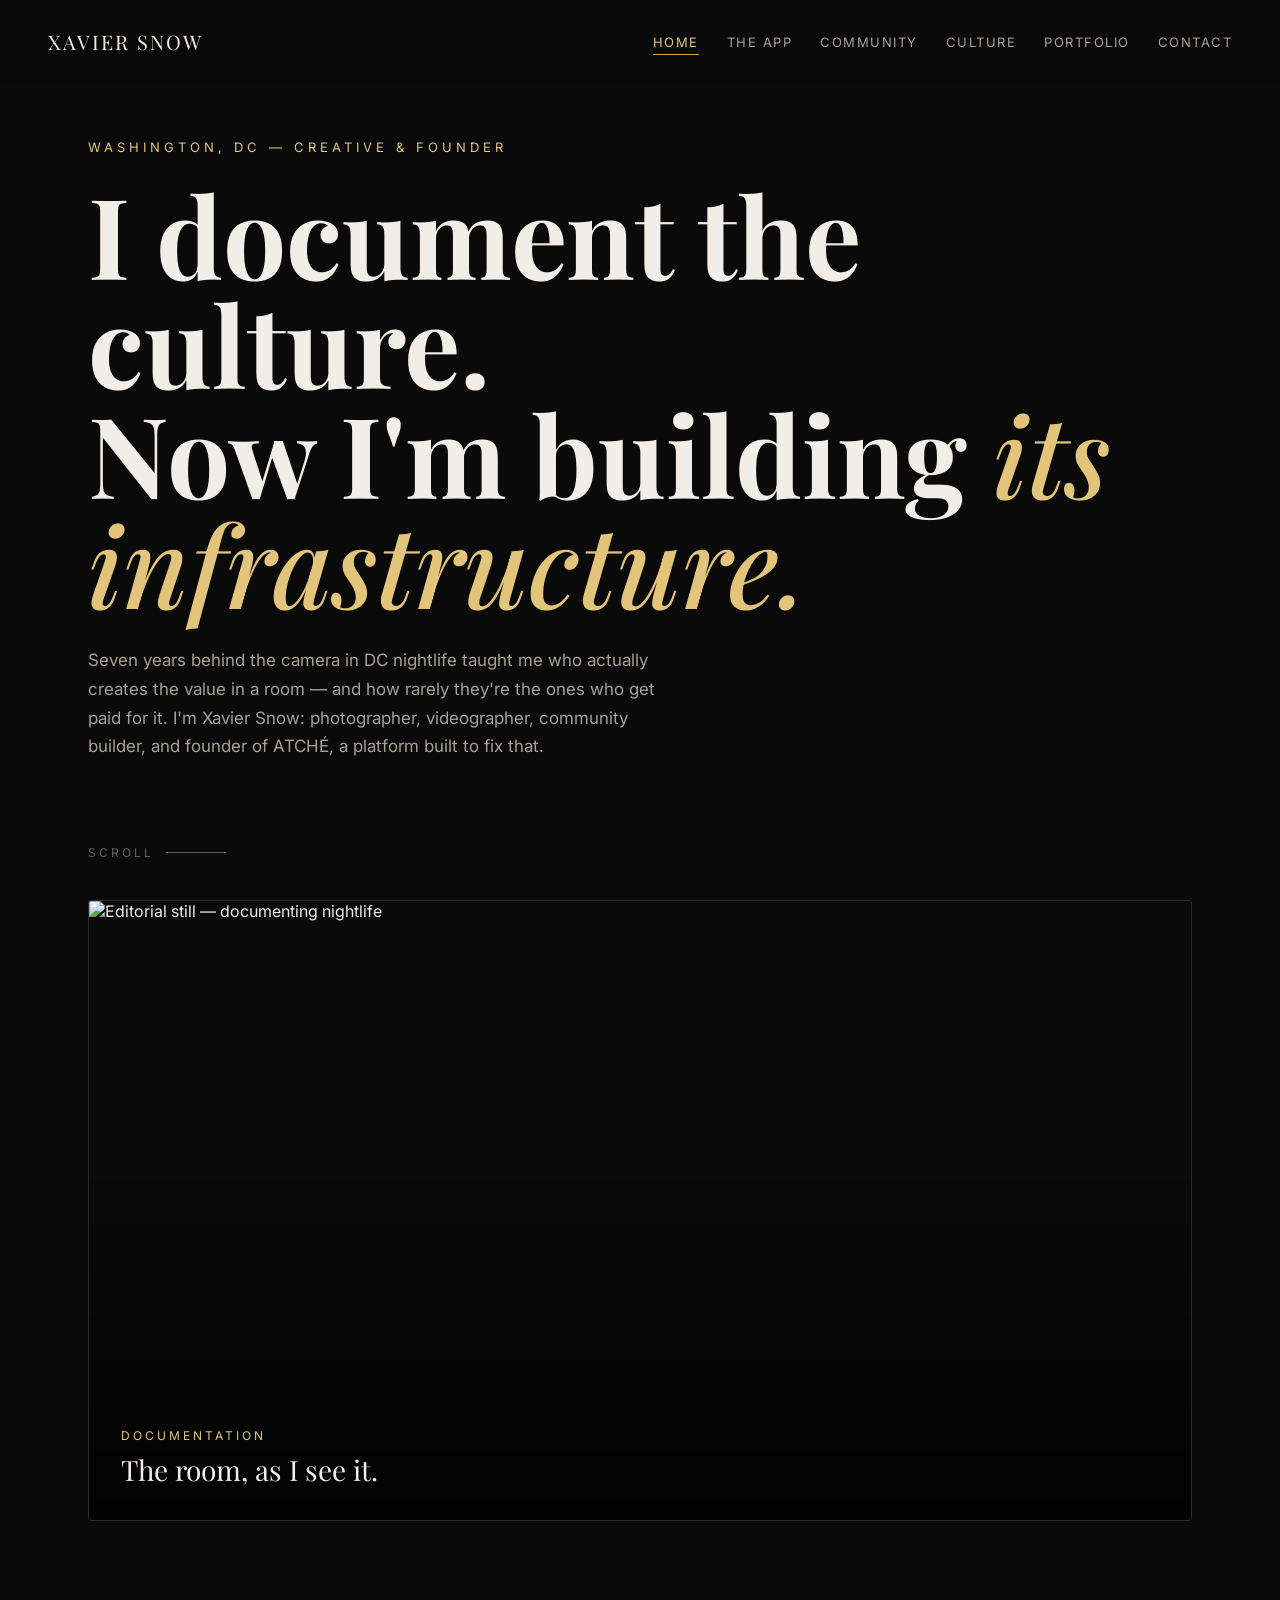
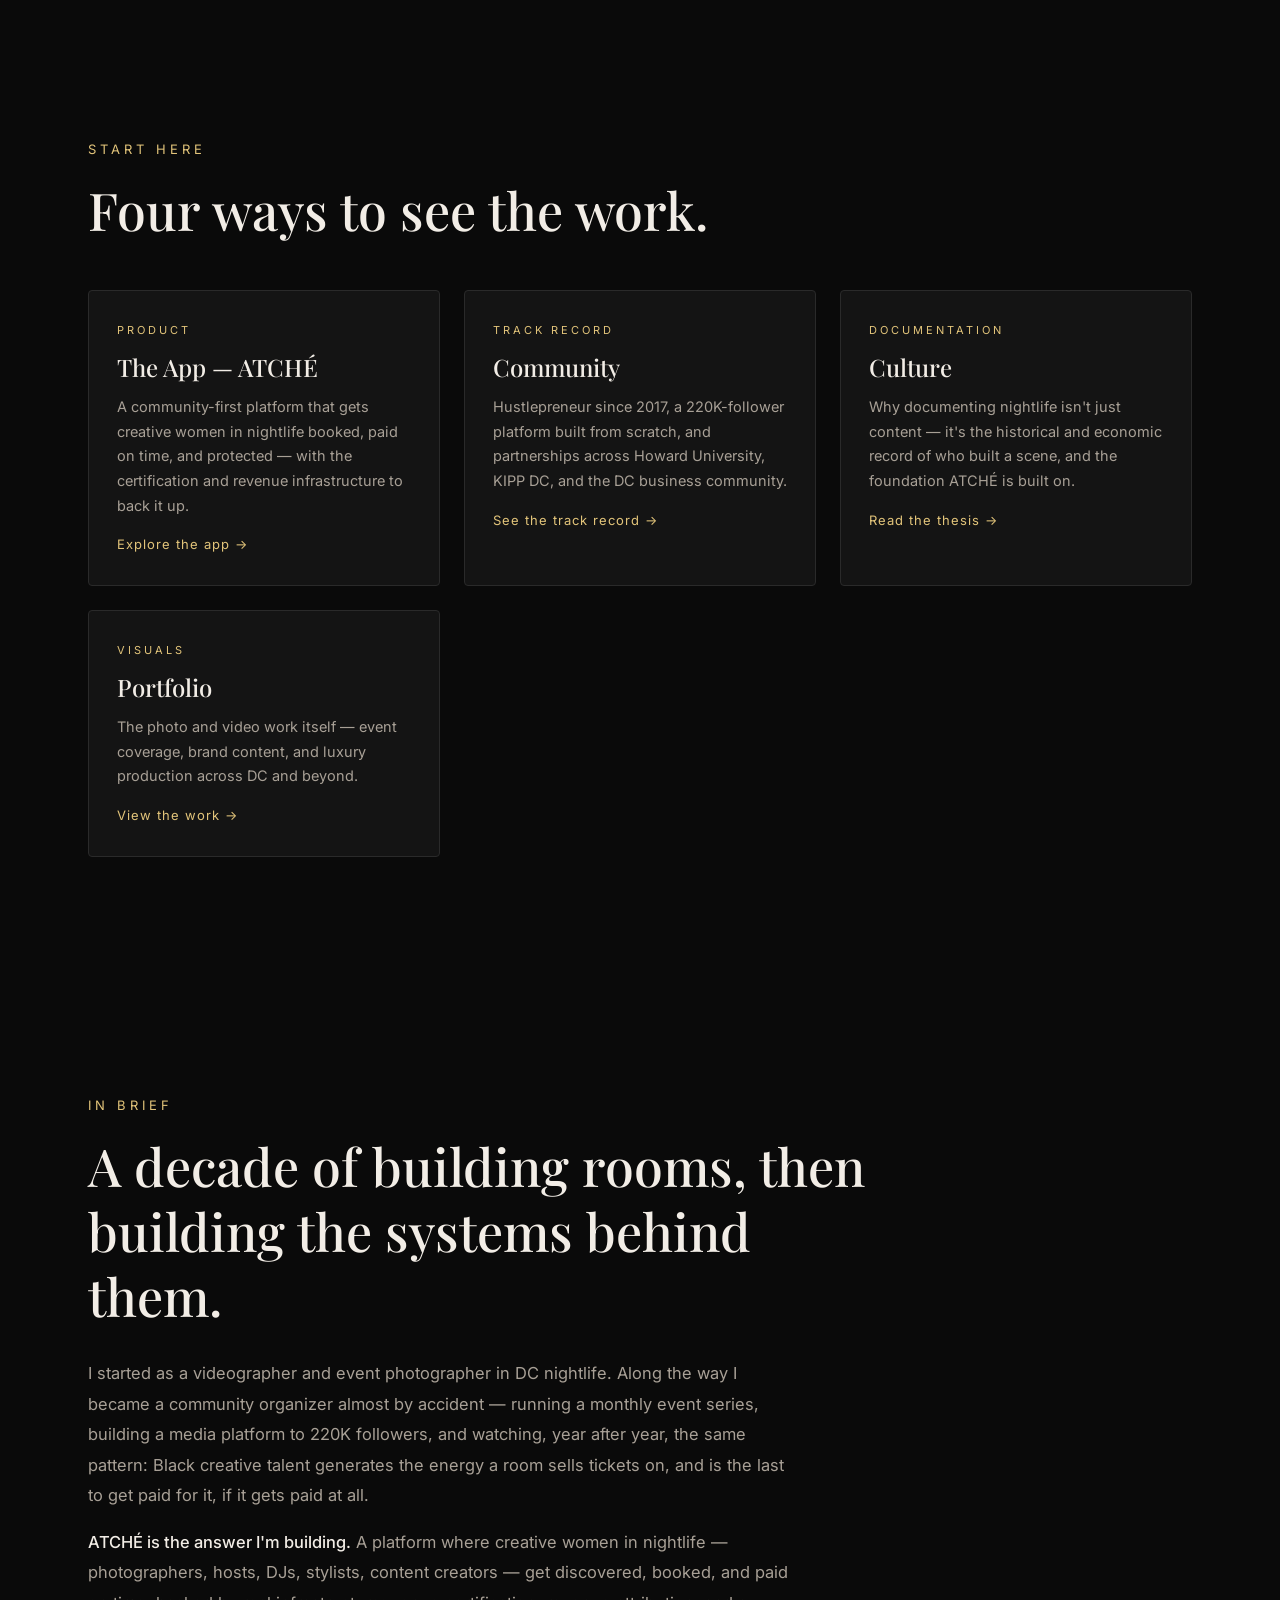
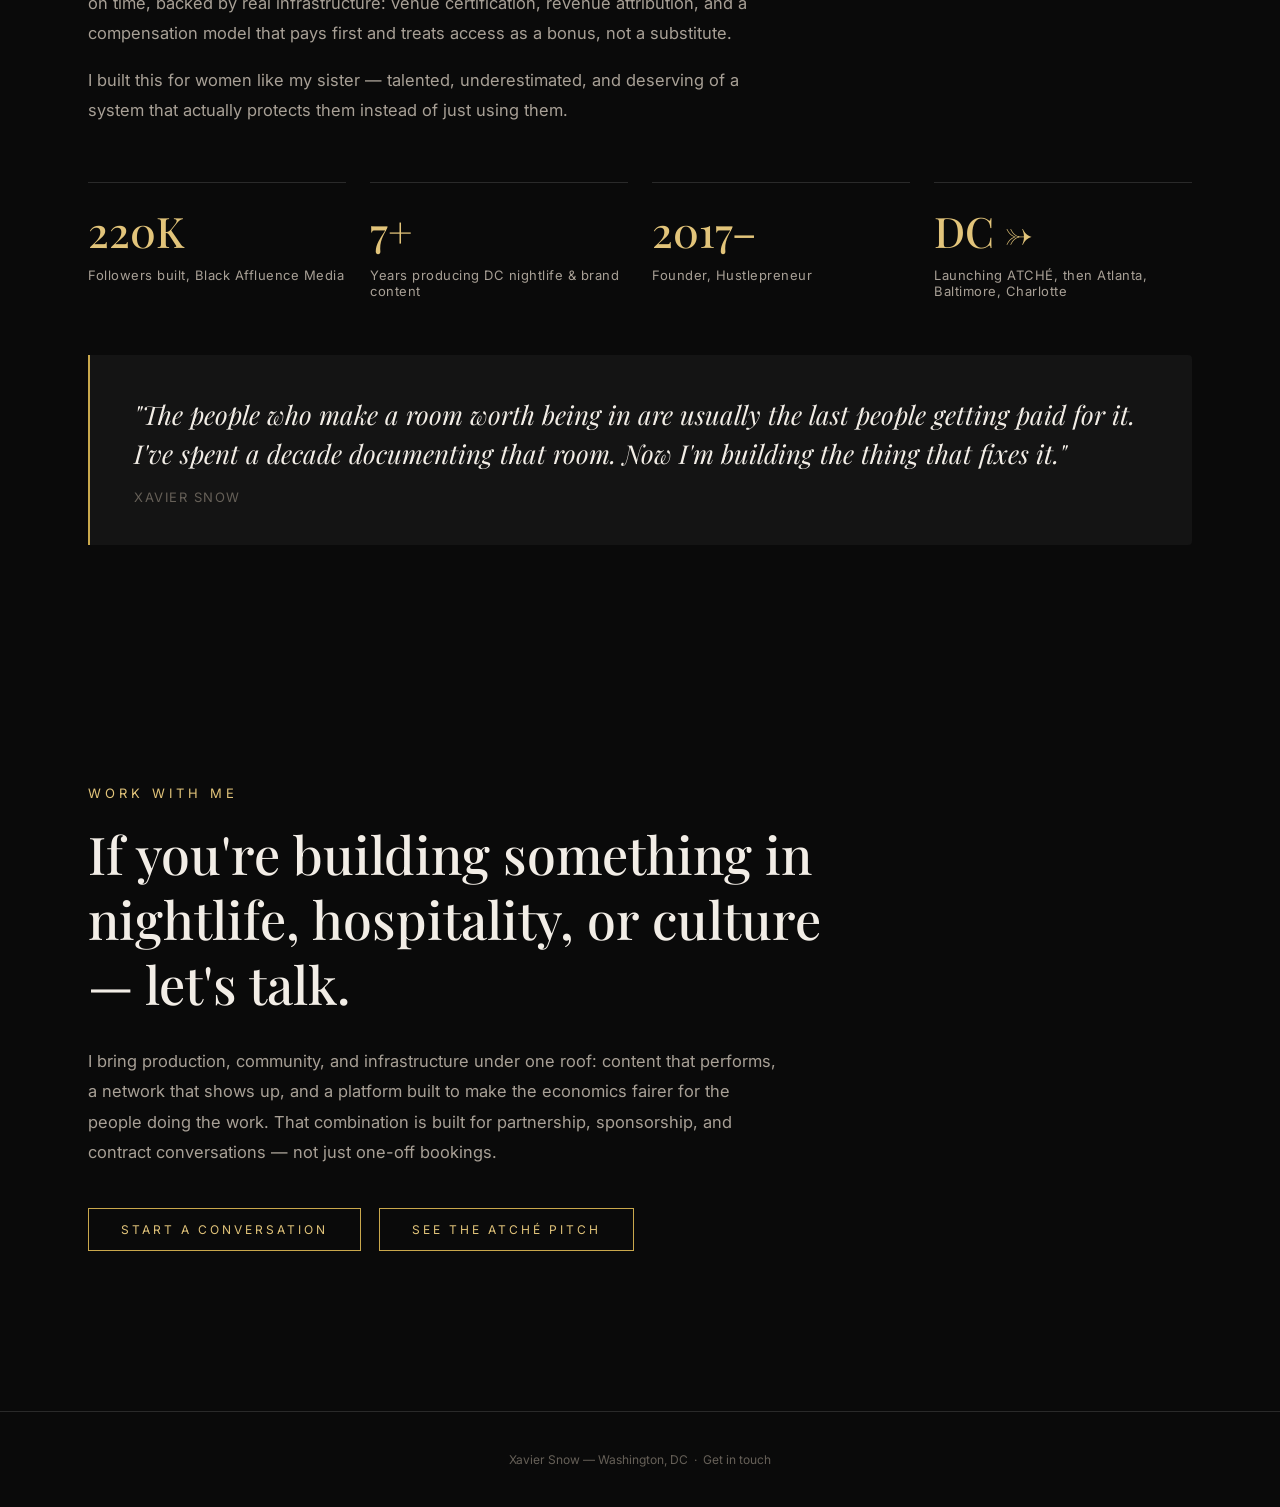
==== index.html @ 62bb4e22 "Initial site" ====
<!DOCTYPE html>
<html lang="en">
<head>
<meta charset="UTF-8">
<meta name="viewport" content="width=device-width, initial-scale=1.0">
<title>Xavier Snow — Photographer, Founder, Community Architect</title>
<meta name="description" content="Xavier Snow — Washington, DC photographer/videographer and founder building infrastructure for nightlife, culture, and the creatives who power it.">
<link rel="stylesheet" href="styles.css">
</head>
<body>

<nav>
  <a class="logo" href="index.html">XAVIER SNOW</a>
  <ul>
    <li><a class="nav-link active" href="index.html">Home</a></li>
    <li><a class="nav-link" href="the-app.html">The App</a></li>
    <li><a class="nav-link" href="community.html">Community</a></li>
    <li><a class="nav-link" href="culture.html">Culture</a></li>
    <li><a class="nav-link" href="portfolio.html">Portfolio</a></li>
    <li><a class="nav-link" href="contact.html">Contact</a></li>
  </ul>
</nav>

<section class="hero">
  <div class="hero-eyebrow">Washington, DC — Creative &amp; Founder</div>
  <h1>I document the culture.<br>Now I'm building <em>its infrastructure.</em></h1>
  <p class="hero-sub">Seven years behind the camera in DC nightlife taught me who actually creates the value in a room — and how rarely they're the ones who get paid for it. I'm Xavier Snow: photographer, videographer, community builder, and founder of ATCHÉ, a platform built to fix that.</p>
  <div class="hero-scroll">Scroll</div>
</section>

<div class="showcase reveal">
  <div class="showcase-frame">
    <img src="https://d8j0ntlcm91z4.cloudfront.net/user_38UuuwPAyCC1aFyPsNUyccdEuZD/hf_20260621_231353_b29f507e-5ae4-4b2e-ae6e-c7c72309e5bf.png" alt="Editorial still — documenting nightlife">
    <div class="showcase-overlay">
      <div class="showcase-caption"><small>Documentation</small>The room, as I see it.</div>
    </div>
  </div>
</div>

<section class="reveal">
  <div class="section-label">Start here</div>
  <h2 class="section-title">Four ways to see the work.</h2>
  <div class="card-grid">
    <a class="card" href="the-app.html">
      <span class="card-tag">Product</span>
      <h3>The App — ATCHÉ</h3>
      <p>A community-first platform that gets creative women in nightlife booked, paid on time, and protected — with the certification and revenue infrastructure to back it up.</p>
      <span class="card-arrow">Explore the app →</span>
    </a>
    <a class="card" href="community.html">
      <span class="card-tag">Track record</span>
      <h3>Community</h3>
      <p>Hustlepreneur since 2017, a 220K-follower platform built from scratch, and partnerships across Howard University, KIPP DC, and the DC business community.</p>
      <span class="card-arrow">See the track record →</span>
    </a>
    <a class="card" href="culture.html">
      <span class="card-tag">Documentation</span>
      <h3>Culture</h3>
      <p>Why documenting nightlife isn't just content — it's the historical and economic record of who built a scene, and the foundation ATCHÉ is built on.</p>
      <span class="card-arrow">Read the thesis →</span>
    </a>
    <a class="card" href="portfolio.html">
      <span class="card-tag">Visuals</span>
      <h3>Portfolio</h3>
      <p>The photo and video work itself — event coverage, brand content, and luxury production across DC and beyond.</p>
      <span class="card-arrow">View the work →</span>
    </a>
  </div>
</section>

<section class="reveal">
  <div class="section-label">In brief</div>
  <h2 class="section-title">A decade of building rooms, then building the systems behind them.</h2>
  <div class="body-text">
    <p>I started as a videographer and event photographer in DC nightlife. Along the way I became a community organizer almost by accident — running a monthly event series, building a media platform to 220K followers, and watching, year after year, the same pattern: Black creative talent generates the energy a room sells tickets on, and is the last to get paid for it, if it gets paid at all.</p>
    <p><strong>ATCHÉ is the answer I'm building.</strong> A platform where creative women in nightlife — photographers, hosts, DJs, stylists, content creators — get discovered, booked, and paid on time, backed by real infrastructure: venue certification, revenue attribution, and a compensation model that pays first and treats access as a bonus, not a substitute.</p>
    <p>I built this for women like my sister — talented, underestimated, and deserving of a system that actually protects them instead of just using them.</p>
  </div>
  <div class="stats">
    <div class="stat"><div class="stat-num">220K</div><div class="stat-label">Followers built, Black Affluence Media</div></div>
    <div class="stat"><div class="stat-num">7+</div><div class="stat-label">Years producing DC nightlife &amp; brand content</div></div>
    <div class="stat"><div class="stat-num">2017–</div><div class="stat-label">Founder, Hustlepreneur</div></div>
    <div class="stat"><div class="stat-num">DC →</div><div class="stat-label">Launching ATCHÉ, then Atlanta, Baltimore, Charlotte</div></div>
  </div>
  <div class="callout">
    <p>"The people who make a room worth being in are usually the last people getting paid for it. I've spent a decade documenting that room. Now I'm building the thing that fixes it."</p>
    <div class="callout-attr">Xavier Snow</div>
  </div>
</section>

<section class="reveal" style="padding-bottom: 160px;">
  <div class="section-label">Work with me</div>
  <h2 class="section-title">If you're building something in nightlife, hospitality, or culture — let's talk.</h2>
  <div class="body-text">
    <p>I bring production, community, and infrastructure under one roof: content that performs, a network that shows up, and a platform built to make the economics fairer for the people doing the work. That combination is built for partnership, sponsorship, and contract conversations — not just one-off bookings.</p>
  </div>
  <div class="cta-row">
    <a class="btn-outline" href="contact.html">Start a conversation</a>
    <a class="btn-outline" href="the-app.html">See the ATCHÉ pitch</a>
  </div>
</section>

<footer>
  Xavier Snow — Washington, DC &nbsp;·&nbsp; <a href="contact.html">Get in touch</a>
</footer>

<script>
const reveals = document.querySelectorAll('.reveal');
const observer = new IntersectionObserver((entries) => {
  entries.forEach(entry => {
    if (entry.isIntersecting) {
      entry.target.classList.add('visible');
      observer.unobserve(entry.target);
    }
  });
}, { threshold: 0.15 });
reveals.forEach(el => observer.observe(el));
</script>

</body>
</html>
---- styles.css ----
/* ============================================================
   XAVIER SNOW — Personal & Business Hub
   Shared stylesheet — black/gold, Playfair Display + Inter
   ============================================================ */

@import url('https://fonts.googleapis.com/css2?family=Playfair+Display:ital,wght@0,400;0,500;0,700;1,500&family=Inter:wght@300;400;500;600&display=swap');

* { box-sizing: border-box; margin: 0; padding: 0; }

:root {
  --black: #0a0a0a;
  --surface: #141414;
  --surface2: #1c1c1c;
  --border: #2a2a2a;
  --gold: #C9A84C;
  --gold-light: #E2C47A;
  --text: #F2EDE6;
  --text2: #A8A096;
  --text3: #666058;
}

html { scroll-behavior: smooth; }

body {
  font-family: 'Inter', sans-serif;
  background: var(--black);
  color: var(--text);
  overflow-x: hidden;
}

a { color: inherit; }

/* ---------- nav ---------- */
nav {
  position: fixed; top: 0; left: 0; right: 0; z-index: 100;
  display: flex; justify-content: space-between; align-items: center;
  padding: 28px 48px;
  background: linear-gradient(to bottom, rgba(10,10,10,0.85), transparent);
  backdrop-filter: blur(2px);
}
nav .logo {
  font-family: 'Playfair Display', serif; font-size: 20px; letter-spacing: 2px;
  text-decoration: none; color: var(--text);
}
nav ul { display: flex; gap: 28px; list-style: none; font-size: 13px; letter-spacing: 1.5px; text-transform: uppercase; }
nav a.nav-link { color: var(--text2); text-decoration: none; transition: color 0.3s ease; padding-bottom: 4px; border-bottom: 1px solid transparent; }
nav a.nav-link:hover { color: var(--gold-light); }
nav a.nav-link.active { color: var(--gold-light); border-bottom-color: var(--gold); }

@media (max-width: 760px) {
  nav { padding: 20px 24px; flex-direction: column; gap: 14px; align-items: flex-start; }
  nav ul { gap: 14px; font-size: 10.5px; flex-wrap: wrap; }
}

/* ---------- page hero (sub-pages) ---------- */
.page-hero {
  min-height: 56vh;
  display: flex; flex-direction: column; justify-content: center;
  padding: 140px 48px 60px;
  max-width: 1200px; margin: 0 auto;
}
.page-eyebrow {
  font-size: 13px; letter-spacing: 4px; text-transform: uppercase;
  color: var(--gold-light); margin-bottom: 22px;
  opacity: 0; transform: translateY(18px);
  animation: rise 0.9s ease forwards 0.1s;
}
.page-hero h1 {
  font-family: 'Playfair Display', serif;
  font-size: clamp(40px, 7vw, 84px);
  line-height: 1.05; font-weight: 700;
  max-width: 920px;
  opacity: 0; transform: translateY(32px);
  animation: rise 1s ease forwards 0.25s;
}
.page-hero h1 em { font-style: italic; color: var(--gold-light); font-weight: 500; }
.page-hero .page-sub {
  margin-top: 26px; max-width: 640px; font-size: 17px; color: var(--text2); line-height: 1.75;
  opacity: 0; transform: translateY(18px);
  animation: rise 1s ease forwards 0.55s;
}

@keyframes rise { to { opacity: 1; transform: translateY(0); } }

/* ---------- hero (home, full) ---------- */
.hero {
  min-height: 100vh;
  display: flex; flex-direction: column; justify-content: center;
  padding: 0 48px;
  position: relative;
}
.hero-eyebrow {
  font-size: 13px; letter-spacing: 4px; text-transform: uppercase;
  color: var(--gold-light); margin-bottom: 24px;
  opacity: 0; transform: translateY(20px);
  animation: rise 1s ease forwards 0.2s;
}
.hero h1 {
  font-family: 'Playfair Display', serif;
  font-size: clamp(44px, 10vw, 112px);
  line-height: 0.98; font-weight: 700;
  opacity: 0; transform: translateY(40px);
  animation: rise 1.1s ease forwards 0.4s;
}
.hero h1 em { font-style: italic; color: var(--gold-light); font-weight: 500; }
.hero-sub {
  margin-top: 28px; max-width: 580px; font-size: 17px; color: var(--text2); line-height: 1.7;
  opacity: 0; transform: translateY(20px);
  animation: rise 1s ease forwards 0.7s;
}
.hero-scroll {
  position: absolute; bottom: 40px; left: 48px;
  font-size: 12px; letter-spacing: 3px; text-transform: uppercase; color: var(--text3);
  display: flex; align-items: center; gap: 12px;
  opacity: 0; animation: rise 1s ease forwards 1.1s;
}
.hero-scroll::after {
  content: ''; width: 60px; height: 1px; background: var(--text3);
  animation: extend 2s ease-in-out infinite alternate;
}
@keyframes extend { from { width: 24px; } to { width: 72px; } }

/* ---------- section shared ---------- */
section { padding: 120px 48px; max-width: 1200px; margin: 0 auto; }
.section-label {
  font-size: 13px; letter-spacing: 4px; text-transform: uppercase;
  color: var(--gold-light); margin-bottom: 20px;
}
.section-title {
  font-family: 'Playfair Display', serif; font-size: clamp(30px, 4.5vw, 52px);
  font-weight: 500; max-width: 780px; line-height: 1.25;
}
.body-text {
  margin-top: 30px; max-width: 700px; font-size: 16.5px; color: var(--text2); line-height: 1.85;
}
.body-text p + p { margin-top: 16px; }
.body-text strong { color: var(--text); font-weight: 500; }

/* reveal-on-scroll */
.reveal { opacity: 0; transform: translateY(48px); transition: opacity 0.9s ease, transform 0.9s ease; }
.reveal.visible { opacity: 1; transform: translateY(0); }

/* ---------- stat blocks ---------- */
.stats { margin-top: 56px; display: grid; grid-template-columns: repeat(auto-fit, minmax(200px, 1fr)); gap: 24px; }
.stat { border-top: 1px solid var(--border); padding-top: 20px; }
.stat-num { font-family: 'Playfair Display', serif; font-size: 42px; color: var(--gold-light); font-weight: 500; }
.stat-label { font-size: 13px; color: var(--text2); margin-top: 8px; letter-spacing: 0.5px; }

/* ---------- card grid (home nav cards, pillars, tiers) ---------- */
.card-grid { margin-top: 48px; display: grid; grid-template-columns: repeat(auto-fit, minmax(260px, 1fr)); gap: 24px; }
.card {
  background: var(--surface); border: 1px solid var(--border); border-radius: 4px;
  padding: 32px 28px; text-decoration: none; display: block;
  transition: transform 0.5s cubic-bezier(.16,1,.3,1), border-color 0.4s ease, background 0.4s ease;
}
.card:hover { transform: translateY(-6px); border-color: var(--gold); background: var(--surface2); }
.card .card-tag { font-size: 11px; letter-spacing: 3px; text-transform: uppercase; color: var(--gold-light); margin-bottom: 14px; display: block; }
.card h3 { font-family: 'Playfair Display', serif; font-size: 24px; font-weight: 500; color: var(--text); margin-bottom: 12px; }
.card p { font-size: 14.5px; color: var(--text2); line-height: 1.7; }
.card .card-arrow { display: inline-block; margin-top: 18px; font-size: 13px; color: var(--gold-light); letter-spacing: 1px; }

/* ---------- pillar list (numbered) ---------- */
.pillars { margin-top: 48px; display: flex; flex-direction: column; }
.pillar { display: grid; grid-template-columns: 64px 1fr; gap: 24px; padding: 32px 0; border-top: 1px solid var(--border); }
.pillar:last-child { border-bottom: 1px solid var(--border); }
.pillar-num { font-family: 'Playfair Display', serif; font-size: 30px; color: var(--gold); opacity: 0.7; }
.pillar h3 { font-family: 'Playfair Display', serif; font-size: 22px; font-weight: 500; margin-bottom: 10px; }
.pillar p { font-size: 15px; color: var(--text2); line-height: 1.75; max-width: 640px; }

/* ---------- tier cards ---------- */
.tier-grid { margin-top: 48px; display: grid; grid-template-columns: repeat(auto-fit, minmax(280px, 1fr)); gap: 24px; }
.tier-card { border: 1px solid var(--border); border-radius: 4px; padding: 36px 28px; background: var(--surface); }
.tier-card.featured { border-color: var(--gold); background: var(--surface2); }
.tier-name { font-family: 'Playfair Display', serif; font-size: 26px; font-weight: 500; color: var(--gold-light); margin-bottom: 8px; }
.tier-who { font-size: 12.5px; letter-spacing: 1.5px; text-transform: uppercase; color: var(--text3); margin-bottom: 20px; }
.tier-card p { font-size: 14.5px; color: var(--text2); line-height: 1.75; }

/* ---------- timeline (roadmap) ---------- */
.timeline { margin-top: 48px; display: flex; flex-direction: column; }
.timeline-item { display: grid; grid-template-columns: 140px 1fr; gap: 24px; padding: 26px 0; border-top: 1px solid var(--border); }
.timeline-item:last-child { border-bottom: 1px solid var(--border); }
.timeline-phase { font-family: 'Playfair Display', serif; font-size: 17px; color: var(--gold-light); }
.timeline-item p { font-size: 14.5px; color: var(--text2); line-height: 1.7; }

/* ---------- quote / callout ---------- */
.callout {
  margin-top: 56px; padding: 40px 44px; border-left: 2px solid var(--gold);
  background: var(--surface); border-radius: 0 4px 4px 0;
}
.callout p { font-family: 'Playfair Display', serif; font-size: clamp(19px, 2.4vw, 26px); font-style: italic; line-height: 1.5; color: var(--text); }
.callout .callout-attr { margin-top: 16px; font-family: 'Inter', sans-serif; font-style: normal; font-size: 13px; letter-spacing: 1.5px; text-transform: uppercase; color: var(--text3); }

/* ---------- portfolio grid (reused from existing portfolio page) ---------- */
.portfolio-grid { margin-top: 48px; display: grid; grid-template-columns: repeat(auto-fit, minmax(280px, 1fr)); gap: 20px; }
.portfolio-card {
  aspect-ratio: 4/5; border-radius: 3px; overflow: hidden; position: relative;
  background: var(--surface2); border: 1px solid var(--border);
  display: flex; align-items: flex-end;
  transition: transform 0.6s cubic-bezier(.16,1,.3,1), border-color 0.4s ease;
  text-decoration: none;
}
.portfolio-card:hover { transform: translateY(-6px); border-color: var(--gold); }
.portfolio-card .tag {
  font-size: 10px; letter-spacing: 3px; text-transform: uppercase; color: var(--text);
  position: absolute; top: 20px; left: 20px; z-index: 2;
  background: rgba(0,0,0,0.55); padding: 4px 8px; border-radius: 2px; backdrop-filter: blur(4px);
}
.portfolio-card .caption {
  padding: 20px; font-family: 'Playfair Display', serif; font-size: 18px; color: var(--text);
  position: relative; z-index: 2;
  background: linear-gradient(to top, rgba(0,0,0,0.9) 0%, rgba(0,0,0,0.4) 60%, transparent 100%);
  width: 100%;
}
.portfolio-card .cover-img {
  position: absolute; inset: 0; width: 100%; height: 100%; object-fit: cover;
  transition: transform 0.7s cubic-bezier(.16,1,.3,1);
}
.portfolio-card:hover .cover-img { transform: scale(1.05); }
.gallery-cta { margin-top: 28px; text-align: center; }
.gallery-cta a, .btn-outline {
  display: inline-block; padding: 13px 32px; border: 1px solid var(--gold);
  color: var(--gold-light); font-size: 12px; letter-spacing: 3px; text-transform: uppercase;
  text-decoration: none; transition: background 0.3s ease, color 0.3s ease;
}
.gallery-cta a:hover, .btn-outline:hover { background: var(--gold); color: var(--black); }

/* ---------- video section (reused) ---------- */
.video-section { padding: 0 48px 120px; max-width: 1200px; margin: 0 auto; }
.video-section-label { font-size: 13px; letter-spacing: 4px; text-transform: uppercase; color: var(--gold-light); margin-bottom: 20px; }
.video-section-title { font-family: 'Playfair Display', serif; font-size: clamp(28px, 4vw, 48px); font-weight: 500; max-width: 680px; line-height: 1.2; margin-bottom: 40px; }

.video-hero { position: relative; width: 100%; aspect-ratio: 16/9; overflow: hidden; border-radius: 3px; border: 1px solid var(--border); animation: pulse-glow 4s ease-in-out infinite; }
.video-hero video { width: 100%; height: 100%; object-fit: cover; display: block; }
.video-hero-overlay { position: absolute; inset: 0; background: linear-gradient(to top, rgba(0,0,0,0.75) 0%, transparent 50%); display: flex; align-items: flex-end; padding: 32px; pointer-events: none; }
.video-hero-caption { font-family: 'Playfair Display', serif; font-size: clamp(20px, 3vw, 32px); color: var(--text); font-weight: 500; }
.video-hero-caption small { display: block; font-family: 'Inter', sans-serif; font-size: 12px; letter-spacing: 3px; text-transform: uppercase; color: var(--gold-light); margin-bottom: 8px; font-weight: 400; }
.video-hero::after { content: ''; position: absolute; inset: 0; border: 1px solid rgba(201,168,76,0); border-radius: 3px; pointer-events: none; transition: border-color 0.4s ease; }
.video-hero:hover::after { border-color: rgba(201,168,76,0.6); }

.video-shimmer { position: absolute; inset: 0; background: linear-gradient(90deg, transparent 0%, rgba(201,168,76,0.06) 50%, transparent 100%); background-size: 200% 100%; animation: shimmer 2.5s ease-in-out infinite; }
.video-hero video ~ .video-shimmer { display: none; }

.video-reel { margin-top: 20px; display: flex; gap: 16px; overflow-x: auto; scroll-snap-type: x mandatory; padding-bottom: 8px; scrollbar-width: none; }
.video-reel::-webkit-scrollbar { display: none; }
.reel-card { flex-shrink: 0; width: 220px; aspect-ratio: 9/16; position: relative; overflow: hidden; border-radius: 3px; border: 1px solid var(--border); scroll-snap-align: start; background: var(--surface2); transition: border-color 0.4s ease, transform 0.5s cubic-bezier(.16,1,.3,1); cursor: pointer; }
.reel-card:hover { border-color: var(--gold); transform: scale(1.02); }
.reel-card video { width: 100%; height: 100%; object-fit: cover; display: block; }
.reel-card .reel-label { position: absolute; bottom: 0; left: 0; right: 0; padding: 16px 14px 14px; background: linear-gradient(to top, rgba(0,0,0,0.85) 0%, transparent 100%); font-family: 'Playfair Display', serif; font-size: 15px; color: var(--text); }
.reel-card .reel-tag { font-family: 'Inter', sans-serif; font-size: 10px; letter-spacing: 3px; text-transform: uppercase; color: var(--gold-light); display: block; margin-bottom: 4px; }
.reel-card .video-shimmer { animation-delay: 0.4s; }
.reel-card::before { content: '▶'; position: absolute; top: 50%; left: 50%; transform: translate(-50%,-50%) scale(0.8); font-size: 24px; color: rgba(255,255,255,0.6); opacity: 0; transition: opacity 0.3s ease, transform 0.3s ease; z-index: 3; pointer-events: none; }
.reel-card:hover::before { opacity: 1; transform: translate(-50%,-50%) scale(1); }

@keyframes pulse-glow { 0%, 100% { box-shadow: 0 0 0 1px rgba(201,168,76,0.15); } 50% { box-shadow: 0 0 40px 4px rgba(201,168,76,0.12); } }
@keyframes shimmer { 0% { background-position: -200% 0; } 100% { background-position: 200% 0; } }

/* ---------- rates table (reused) ---------- */
.rates-table { margin-top: 48px; width: 100%; border-collapse: collapse; font-size: 15px; }
.rates-table th { text-align: left; font-size: 12px; letter-spacing: 2px; text-transform: uppercase; color: var(--text3); padding: 14px 0; border-bottom: 1px solid var(--border); }
.rates-table td { padding: 22px 0; border-bottom: 1px solid var(--border); vertical-align: top; }
.rates-table .service { font-family: 'Playfair Display', serif; font-size: 19px; }
.rates-table .desc { color: var(--text2); font-size: 14px; max-width: 360px; }
.rates-table .price { color: var(--gold-light); text-align: right; white-space: nowrap; font-size: 17px; }
.rates-note { margin-top: 24px; font-size: 13px; color: var(--text3); font-style: italic; max-width: 600px; }

/* ---------- contact ---------- */
.contact-title { font-family: 'Playfair Display', serif; font-size: clamp(36px, 7vw, 72px); font-weight: 500; max-width: 800px; }
.contact-title em { font-style: italic; color: var(--gold-light); }
.contact-links { margin-top: 48px; display: flex; flex-wrap: wrap; gap: 16px 48px; }
.contact-links a { color: var(--text); text-decoration: none; font-size: 15px; letter-spacing: 1px; border-bottom: 1px solid var(--border); padding-bottom: 6px; transition: border-color 0.3s ease, color 0.3s ease; }
.contact-links a:hover { color: var(--gold-light); border-color: var(--gold); }

.cta-row { margin-top: 40px; display: flex; gap: 18px; flex-wrap: wrap; }

footer { padding: 40px 48px; text-align: center; font-size: 12px; color: var(--text3); border-top: 1px solid var(--border); }
footer a { color: var(--text3); text-decoration: none; }
footer a:hover { color: var(--gold-light); }

/* ---------- showcase image (full-bleed editorial still) ---------- */
.showcase {
  max-width: 1200px; margin: 0 auto; padding: 0 48px 100px;
}
.showcase-frame {
  position: relative; width: 100%; aspect-ratio: 16/9; overflow: hidden;
  border-radius: 3px; border: 1px solid var(--border);
}
.showcase-frame img { width: 100%; height: 100%; object-fit: cover; display: block; }
.showcase-frame .showcase-overlay {
  position: absolute; inset: 0;
  background: linear-gradient(to top, rgba(0,0,0,0.75) 0%, transparent 55%);
  display: flex; align-items: flex-end; padding: 32px; pointer-events: none;
}
.showcase-caption { font-family: 'Playfair Display', serif; font-size: clamp(18px, 2.6vw, 28px); color: var(--text); }
.showcase-caption small { display: block; font-family: 'Inter', sans-serif; font-size: 12px; letter-spacing: 3px; text-transform: uppercase; color: var(--gold-light); margin-bottom: 8px; font-weight: 400; }

/* ---------- placeholder reel card (awaiting real footage) ---------- */
.reel-card.placeholder {
  display: flex; align-items: center; justify-content: center; text-align: center;
  border-style: dashed; background: var(--surface);
}
.reel-card.placeholder .placeholder-inner { padding: 20px; }
.reel-card.placeholder .placeholder-icon { font-size: 22px; color: var(--text3); margin-bottom: 10px; }
.reel-card.placeholder .placeholder-text { font-size: 12px; letter-spacing: 1px; color: var(--text3); line-height: 1.6; }
.reel-card.placeholder:hover { border-color: var(--gold-light); transform: none; }

@media (max-width: 640px) {
  section { padding: 80px 24px; }
  .hero, .page-hero { padding-left: 24px; padding-right: 24px; }
  .video-section { padding: 0 24px 80px; }
  .showcase { padding: 0 24px 70px; }
  .reel-card { width: 160px; }
  .pillar { grid-template-columns: 1fr; gap: 8px; }
  .timeline-item { grid-template-columns: 1fr; gap: 6px; }
}
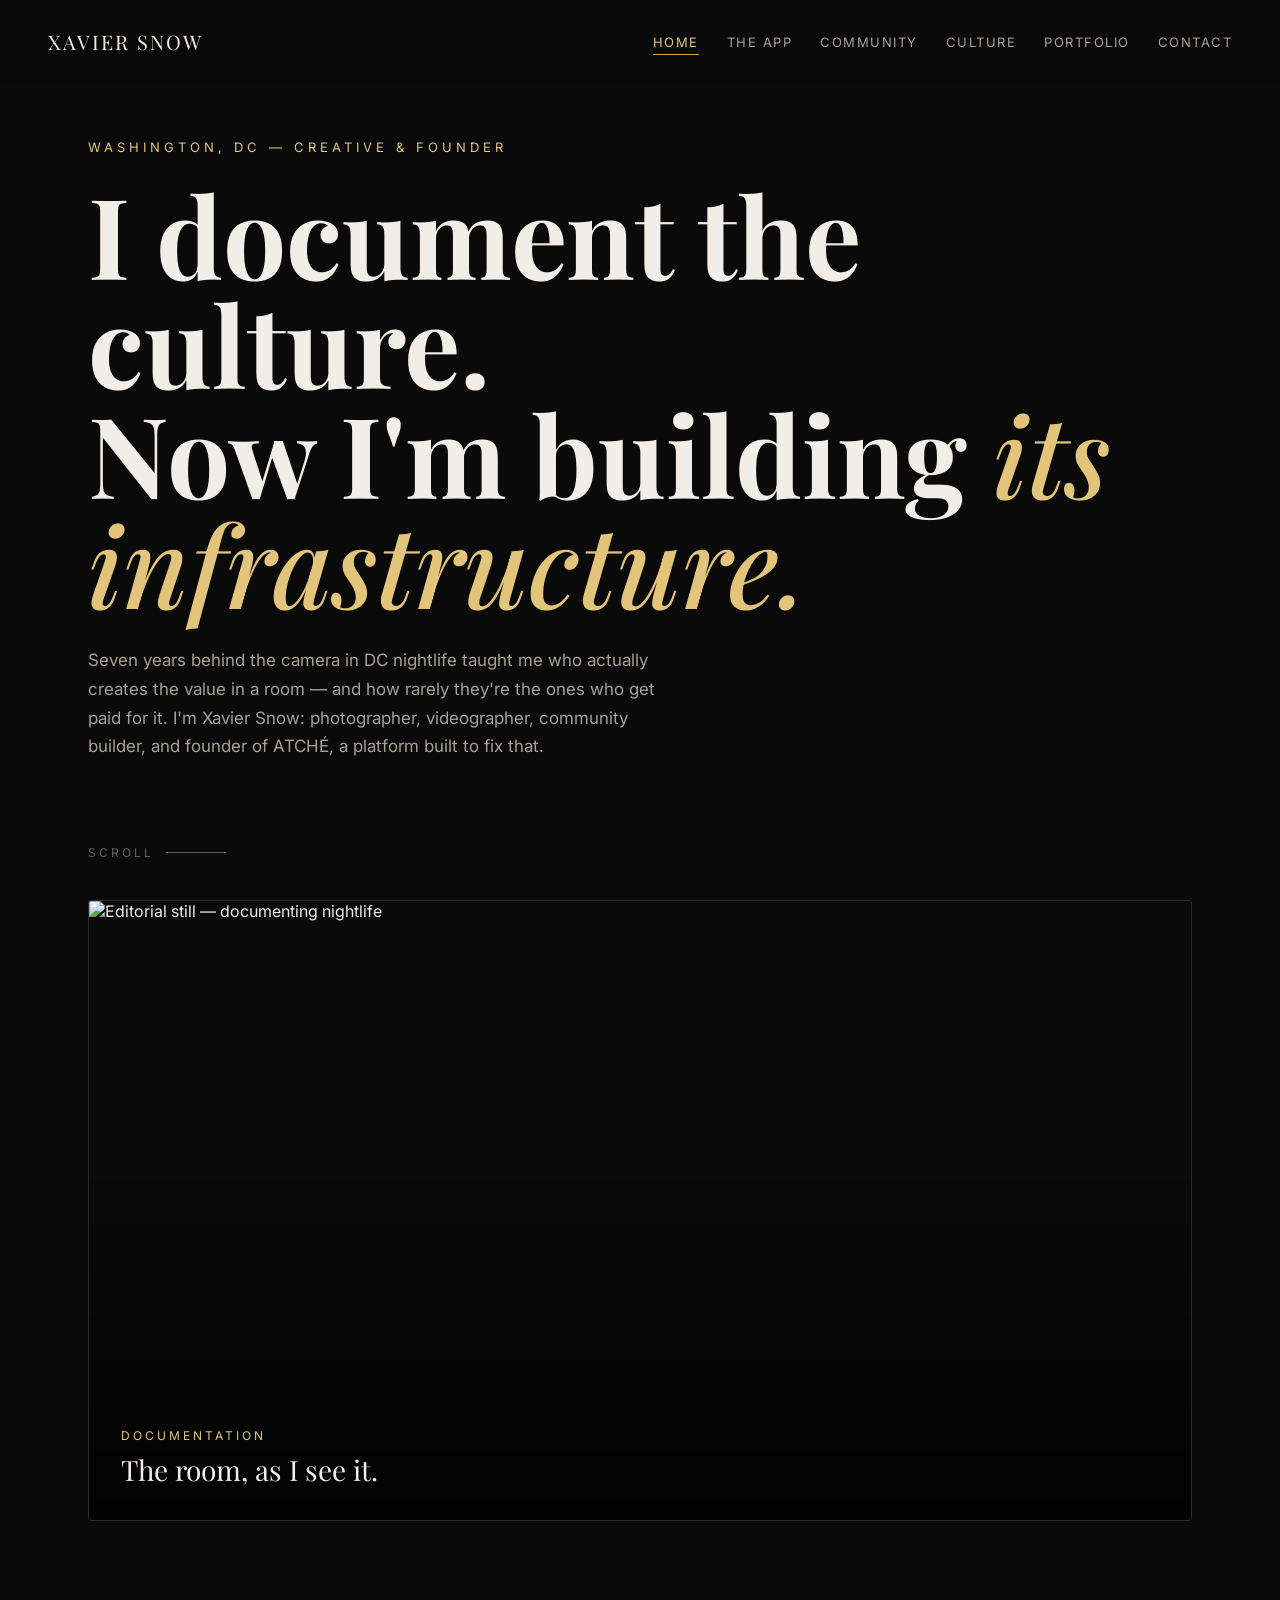
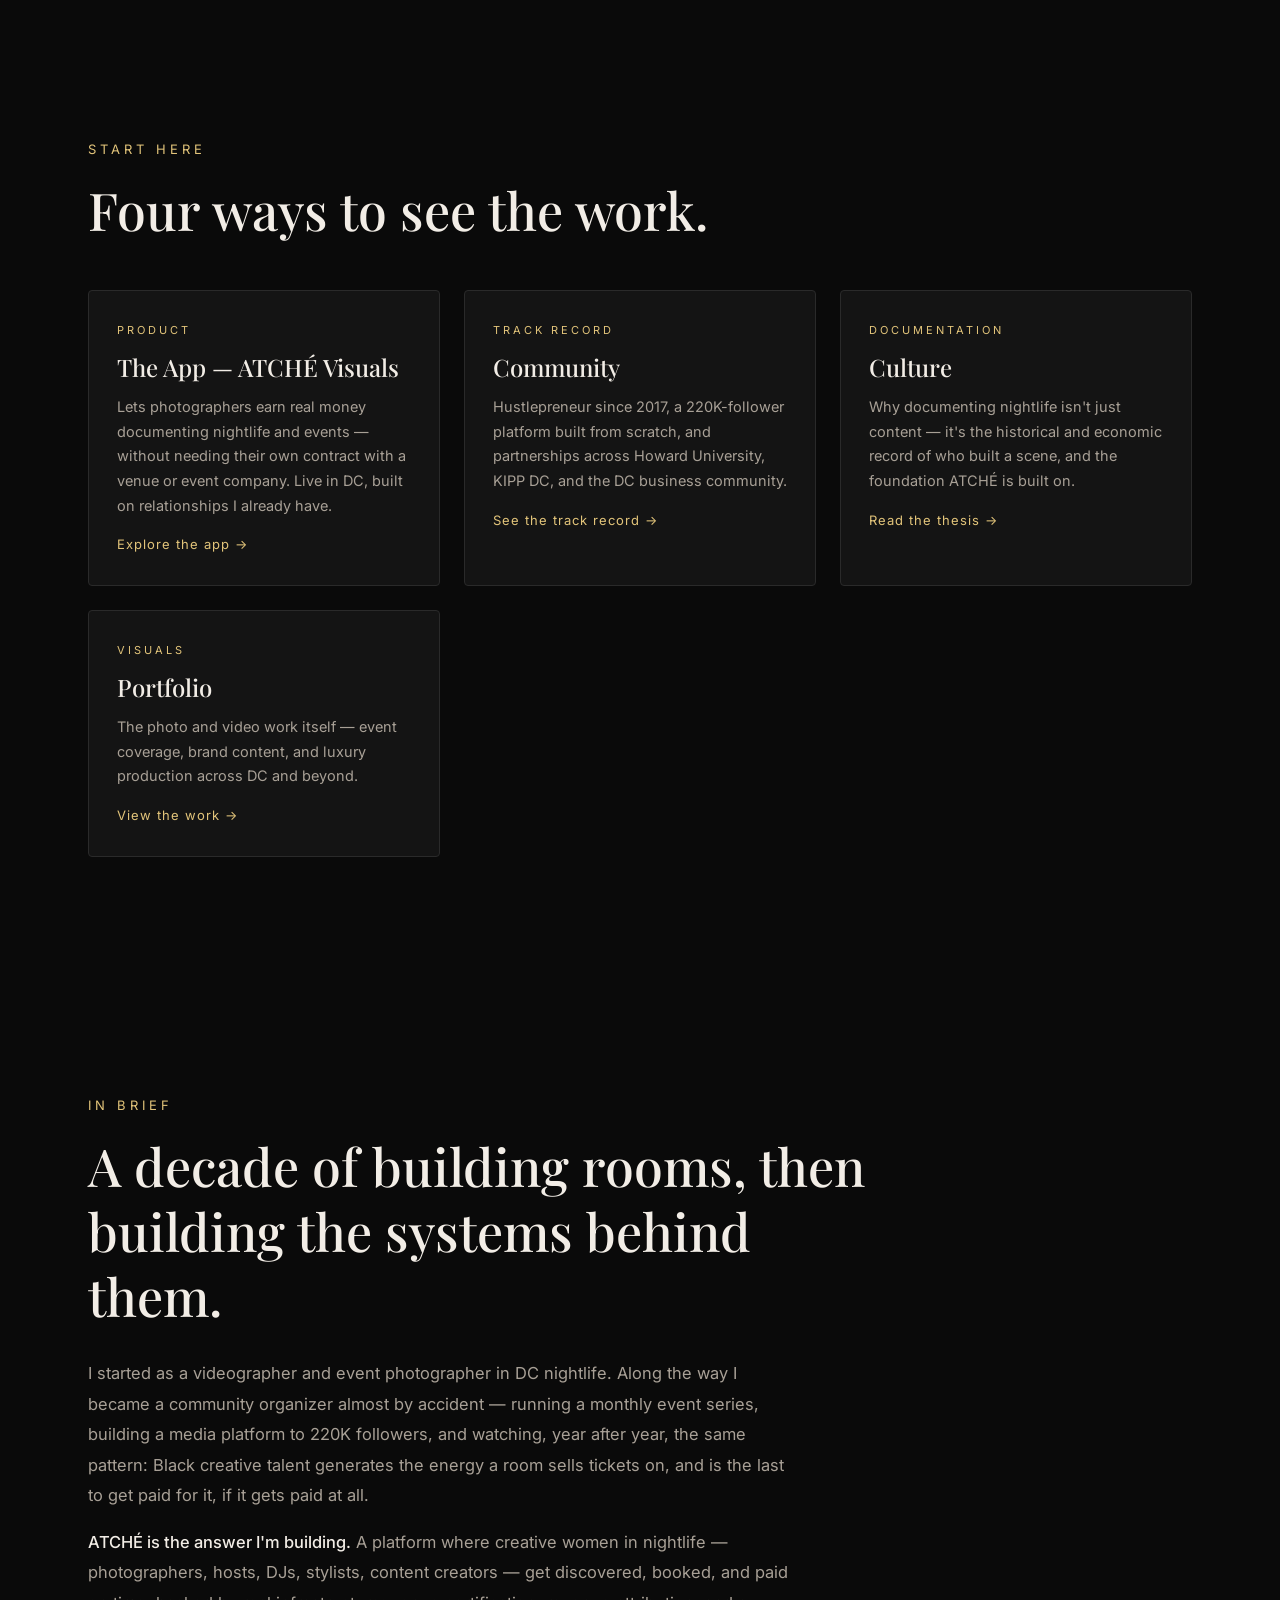
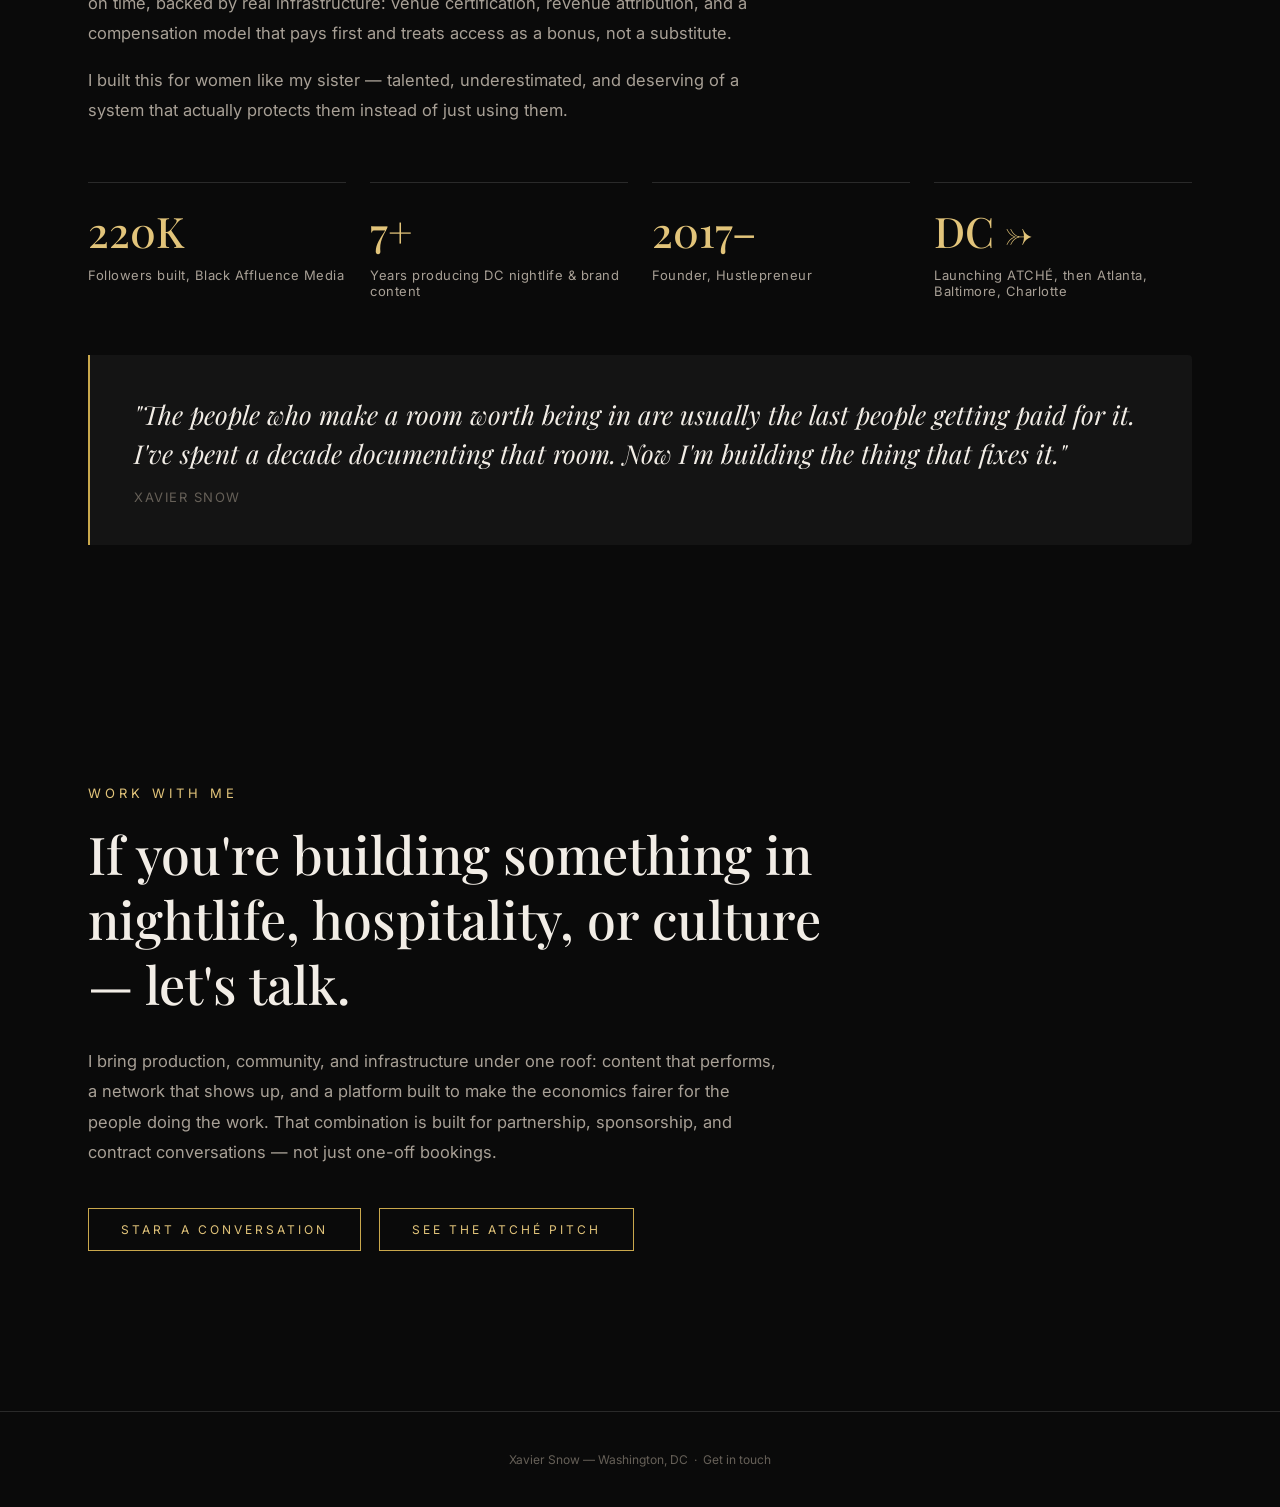
==== commit 6cb3c1b2: "Add real video reel (9th Wonder, Cookies DC, Brunch, Brunch 2, Sulod), lead with ATCHÉ Visuals" ====
--- a/index.html
+++ b/index.html
@@ -43,8 +43,8 @@
   <div class="card-grid">
     <a class="card" href="the-app.html">
       <span class="card-tag">Product</span>
-      <h3>The App — ATCHÉ</h3>
-      <p>A community-first platform that gets creative women in nightlife booked, paid on time, and protected — with the certification and revenue infrastructure to back it up.</p>
+      <h3>The App — ATCHÉ Visuals</h3>
+      <p>Lets photographers earn real money documenting nightlife and events — without needing their own contract with a venue or event company. Live in DC, built on relationships I already have.</p>
       <span class="card-arrow">Explore the app →</span>
     </a>
     <a class="card" href="community.html">
--- a/styles.css
+++ b/styles.css
@@ -276,6 +276,15 @@
 footer a { color: var(--text3); text-decoration: none; }
 footer a:hover { color: var(--gold-light); }
 
+/* ---------- about layout (portrait + copy) ---------- */
+.about-layout { margin-top: 40px; display: grid; grid-template-columns: 320px 1fr; gap: 56px; align-items: start; }
+.about-portrait { border-radius: 4px; overflow: hidden; border: 1px solid var(--border); aspect-ratio: 9/16; }
+.about-portrait img { width: 100%; height: 100%; object-fit: cover; display: block; }
+@media (max-width: 760px) {
+  .about-layout { grid-template-columns: 1fr; }
+  .about-portrait { max-width: 320px; margin: 0 auto; }
+}
+
 /* ---------- showcase image (full-bleed editorial still) ---------- */
 .showcase {
   max-width: 1200px; margin: 0 auto; padding: 0 48px 100px;
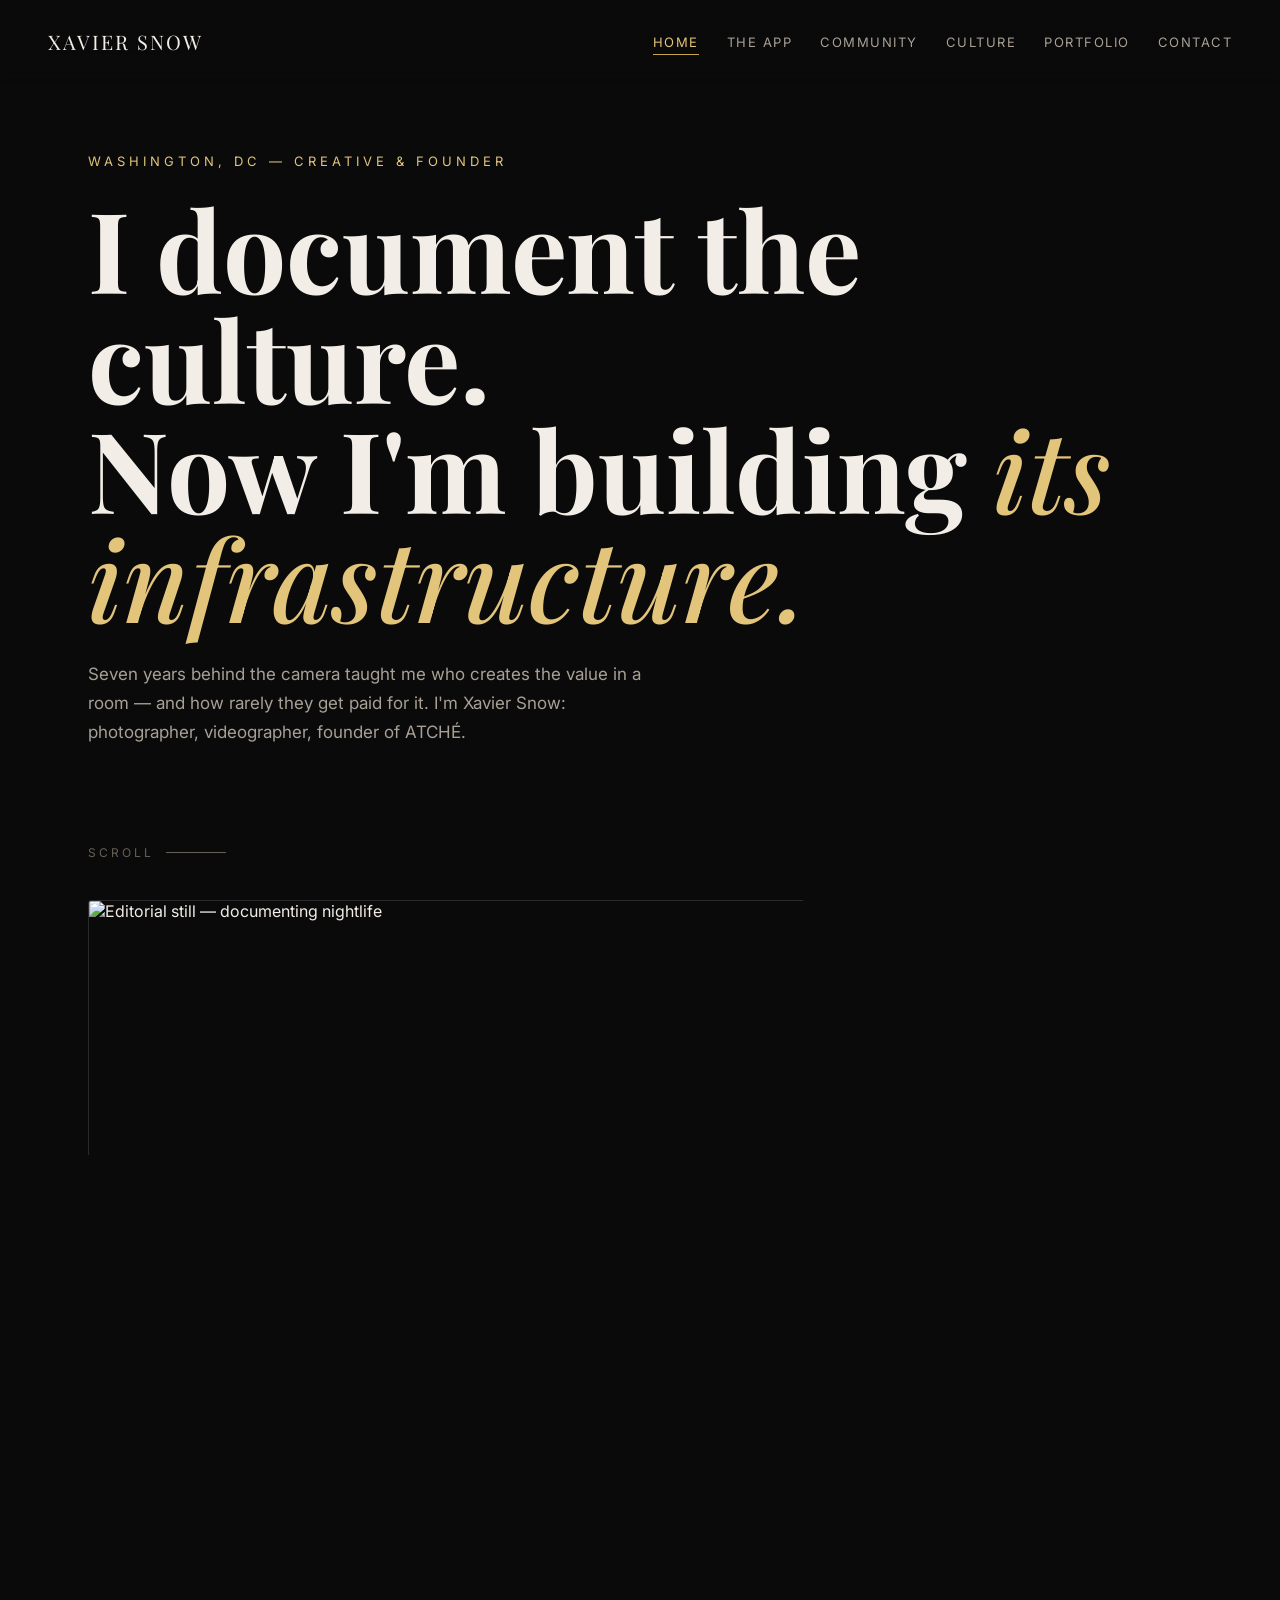
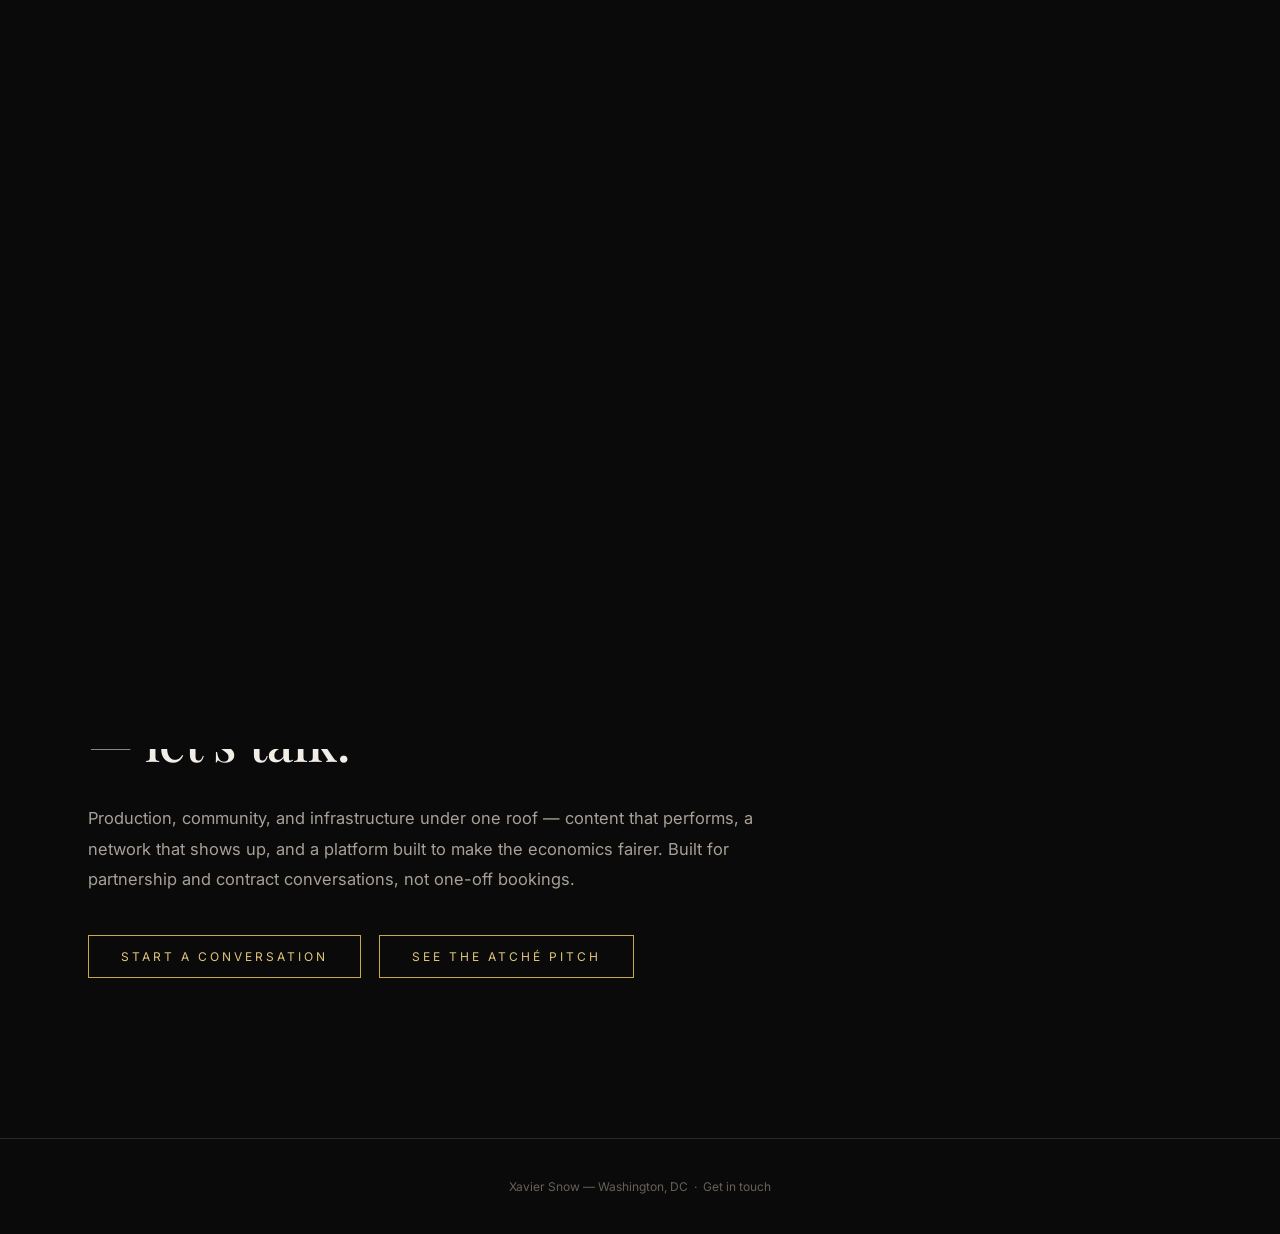
==== commit 6c141680: "Add community photos, tighten copy across the site" ====
--- a/index.html
+++ b/index.html
@@ -24,7 +24,7 @@
 <section class="hero">
   <div class="hero-eyebrow">Washington, DC — Creative &amp; Founder</div>
   <h1>I document the culture.<br>Now I'm building <em>its infrastructure.</em></h1>
-  <p class="hero-sub">Seven years behind the camera in DC nightlife taught me who actually creates the value in a room — and how rarely they're the ones who get paid for it. I'm Xavier Snow: photographer, videographer, community builder, and founder of ATCHÉ, a platform built to fix that.</p>
+  <p class="hero-sub">Seven years behind the camera taught me who creates the value in a room — and how rarely they get paid for it. I'm Xavier Snow: photographer, videographer, founder of ATCHÉ.</p>
   <div class="hero-scroll">Scroll</div>
 </section>
 
@@ -44,25 +44,25 @@
     <a class="card" href="the-app.html">
       <span class="card-tag">Product</span>
       <h3>The App — ATCHÉ Visuals</h3>
-      <p>Lets photographers earn real money documenting nightlife and events — without needing their own contract with a venue or event company. Live in DC, built on relationships I already have.</p>
+      <p>Pays photographers for nightlife and event coverage — no venue contract required. Live in DC.</p>
       <span class="card-arrow">Explore the app →</span>
     </a>
     <a class="card" href="community.html">
       <span class="card-tag">Track record</span>
       <h3>Community</h3>
-      <p>Hustlepreneur since 2017, a 220K-follower platform built from scratch, and partnerships across Howard University, KIPP DC, and the DC business community.</p>
+      <p>Hustlepreneur since 2017, a 220K-follower platform built from scratch, real partnerships across DC.</p>
       <span class="card-arrow">See the track record →</span>
     </a>
     <a class="card" href="culture.html">
       <span class="card-tag">Documentation</span>
       <h3>Culture</h3>
-      <p>Why documenting nightlife isn't just content — it's the historical and economic record of who built a scene, and the foundation ATCHÉ is built on.</p>
+      <p>Documenting nightlife isn't content — it's the record of who built a scene.</p>
       <span class="card-arrow">Read the thesis →</span>
     </a>
     <a class="card" href="portfolio.html">
       <span class="card-tag">Visuals</span>
       <h3>Portfolio</h3>
-      <p>The photo and video work itself — event coverage, brand content, and luxury production across DC and beyond.</p>
+      <p>The work itself — event coverage, brand content, luxury production.</p>
       <span class="card-arrow">View the work →</span>
     </a>
   </div>
@@ -72,9 +72,8 @@
   <div class="section-label">In brief</div>
   <h2 class="section-title">A decade of building rooms, then building the systems behind them.</h2>
   <div class="body-text">
-    <p>I started as a videographer and event photographer in DC nightlife. Along the way I became a community organizer almost by accident — running a monthly event series, building a media platform to 220K followers, and watching, year after year, the same pattern: Black creative talent generates the energy a room sells tickets on, and is the last to get paid for it, if it gets paid at all.</p>
-    <p><strong>ATCHÉ is the answer I'm building.</strong> A platform where creative women in nightlife — photographers, hosts, DJs, stylists, content creators — get discovered, booked, and paid on time, backed by real infrastructure: venue certification, revenue attribution, and a compensation model that pays first and treats access as a bonus, not a substitute.</p>
-    <p>I built this for women like my sister — talented, underestimated, and deserving of a system that actually protects them instead of just using them.</p>
+    <p>I started as a videographer and event photographer in DC nightlife, then became a community organizer almost by accident. Same pattern every time: Black creative talent makes the room — and is last to get paid for it, if at all.</p>
+    <p><strong>ATCHÉ Visuals is the fix.</strong> Photographers get paid for nightlife and event coverage without needing their own contract with a venue. I built it for women like my sister — talented, underestimated, and deserving of a system that protects them instead of just using them.</p>
   </div>
   <div class="stats">
     <div class="stat"><div class="stat-num">220K</div><div class="stat-label">Followers built, Black Affluence Media</div></div>
@@ -92,7 +91,7 @@
   <div class="section-label">Work with me</div>
   <h2 class="section-title">If you're building something in nightlife, hospitality, or culture — let's talk.</h2>
   <div class="body-text">
-    <p>I bring production, community, and infrastructure under one roof: content that performs, a network that shows up, and a platform built to make the economics fairer for the people doing the work. That combination is built for partnership, sponsorship, and contract conversations — not just one-off bookings.</p>
+    <p>Production, community, and infrastructure under one roof — content that performs, a network that shows up, and a platform built to make the economics fairer. Built for partnership and contract conversations, not one-off bookings.</p>
   </div>
   <div class="cta-row">
     <a class="btn-outline" href="contact.html">Start a conversation</a>
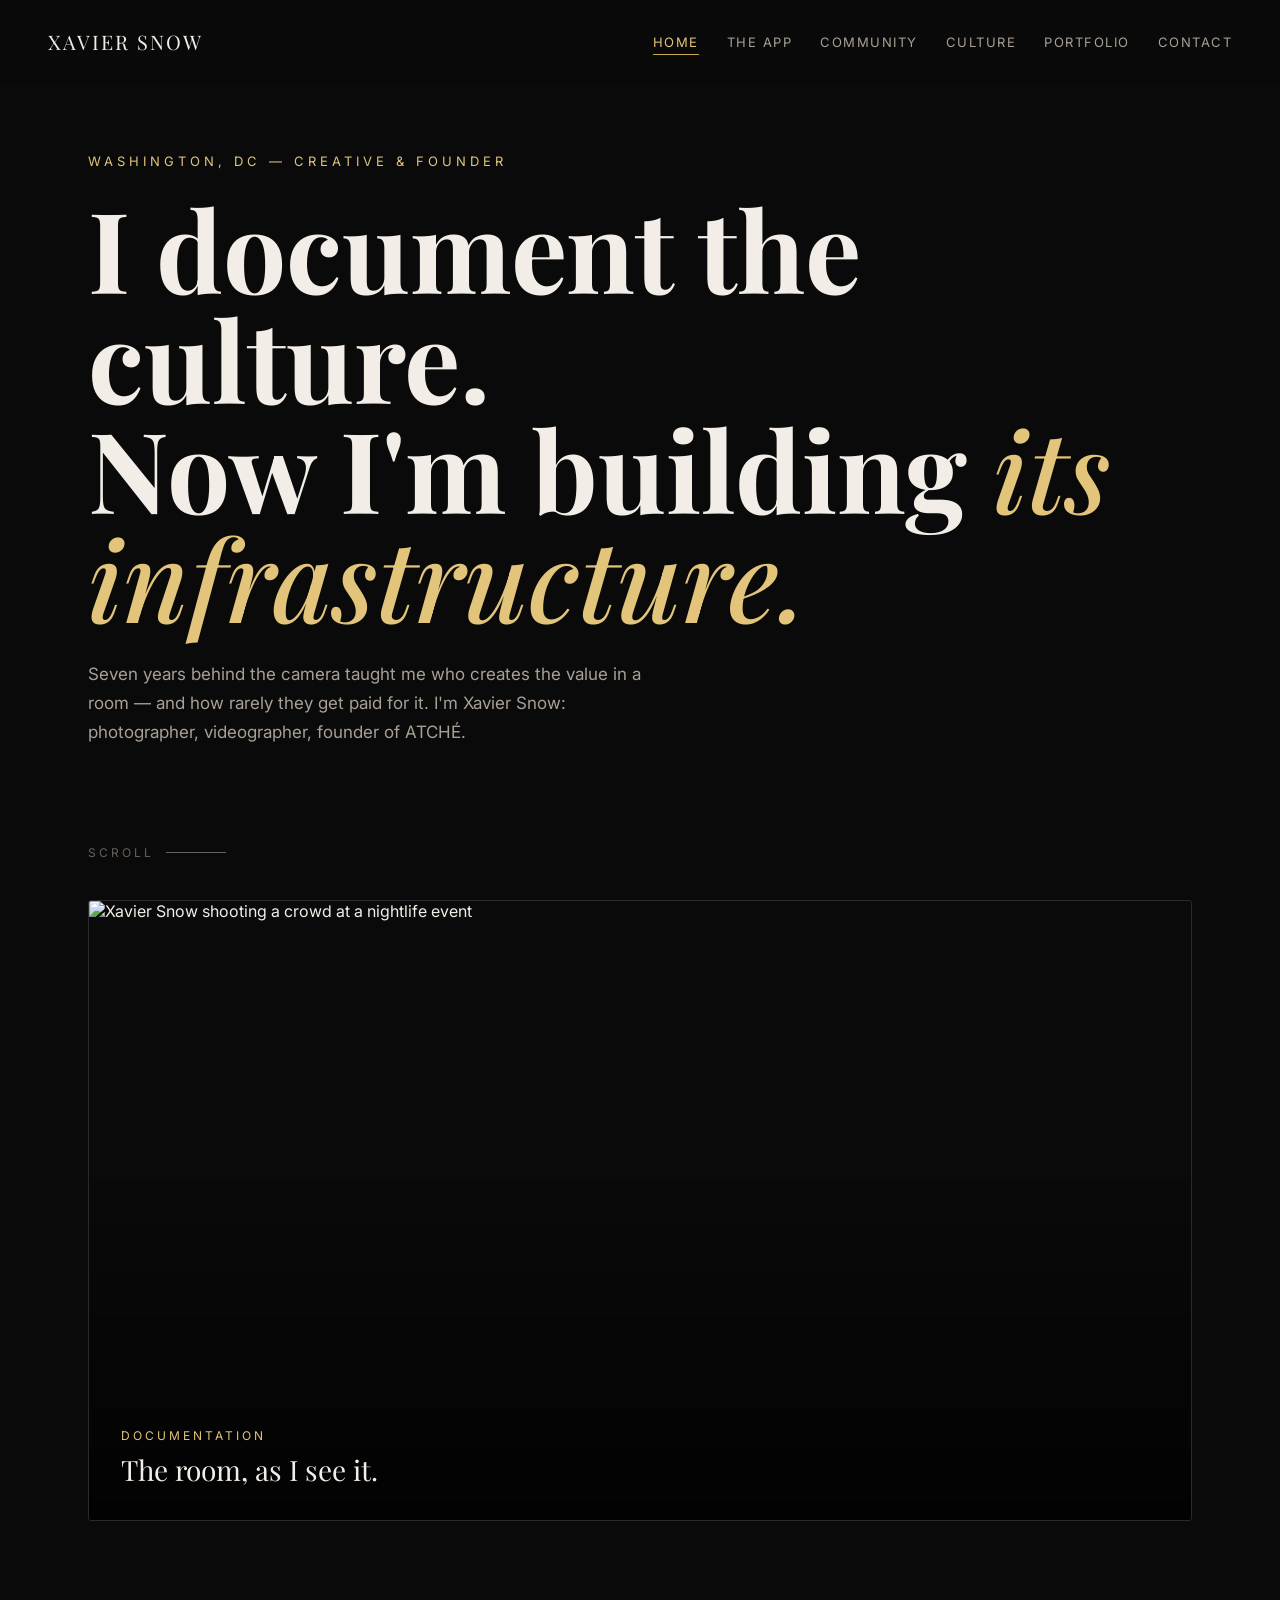
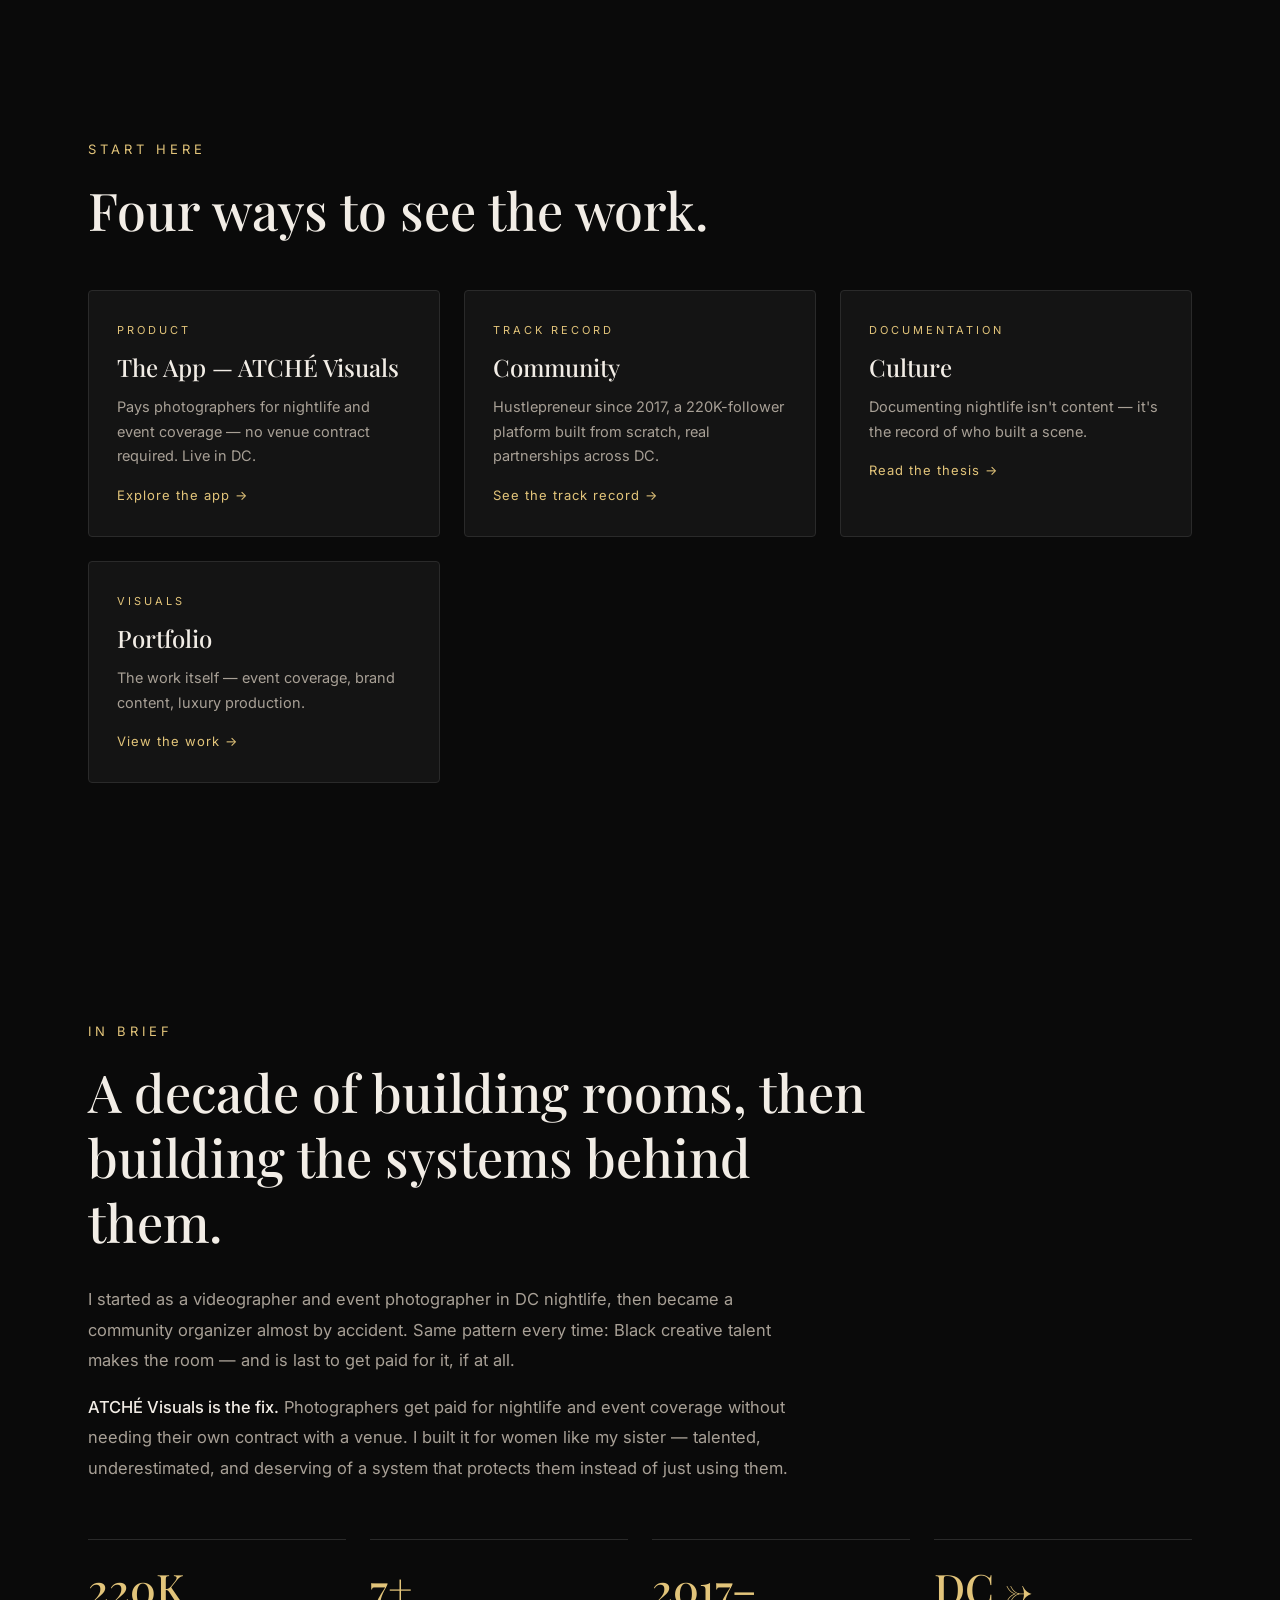
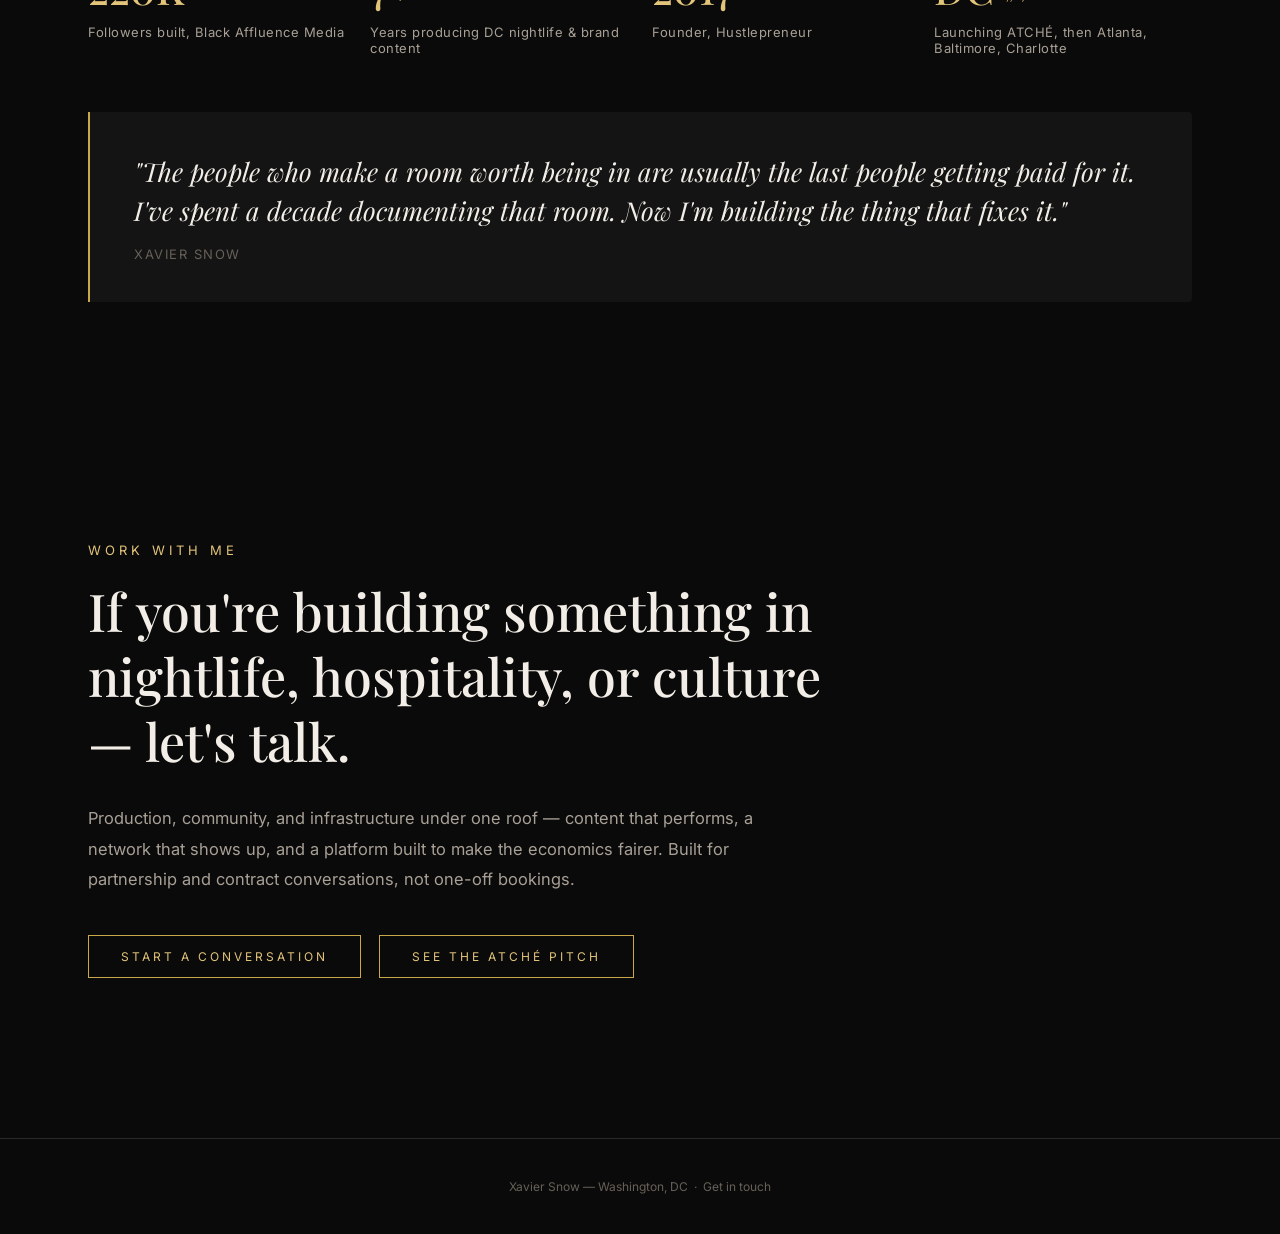
==== commit 851f44a8: "Fix portfolio reel: one Focus Social Brunch card, watch replaces it instead of being squeezed in" ====
--- a/index.html
+++ b/index.html
@@ -5,6 +5,8 @@
 <meta name="viewport" content="width=device-width, initial-scale=1.0">
 <title>Xavier Snow — Photographer, Founder, Community Architect</title>
 <meta name="description" content="Xavier Snow — Washington, DC photographer/videographer and founder building infrastructure for nightlife, culture, and the creatives who power it.">
+<link rel="icon" type="image/png" href="favicon.png">
+<link rel="apple-touch-icon" href="apple-touch-icon.png">
 <link rel="stylesheet" href="styles.css">
 </head>
 <body>
@@ -30,7 +32,7 @@
 
 <div class="showcase reveal">
   <div class="showcase-frame">
-    <img src="https://d8j0ntlcm91z4.cloudfront.net/user_38UuuwPAyCC1aFyPsNUyccdEuZD/hf_20260621_231353_b29f507e-5ae4-4b2e-ae6e-c7c72309e5bf.png" alt="Editorial still — documenting nightlife">
+    <img src="https://d8j0ntlcm91z4.cloudfront.net/user_38UuuwPAyCC1aFyPsNUyccdEuZD/hf_20260622_153401_3a373a05-0801-46e1-9f8a-7f7b19488ae9.png" alt="Xavier Snow shooting a crowd at a nightlife event">
     <div class="showcase-overlay">
       <div class="showcase-caption"><small>Documentation</small>The room, as I see it.</div>
     </div>
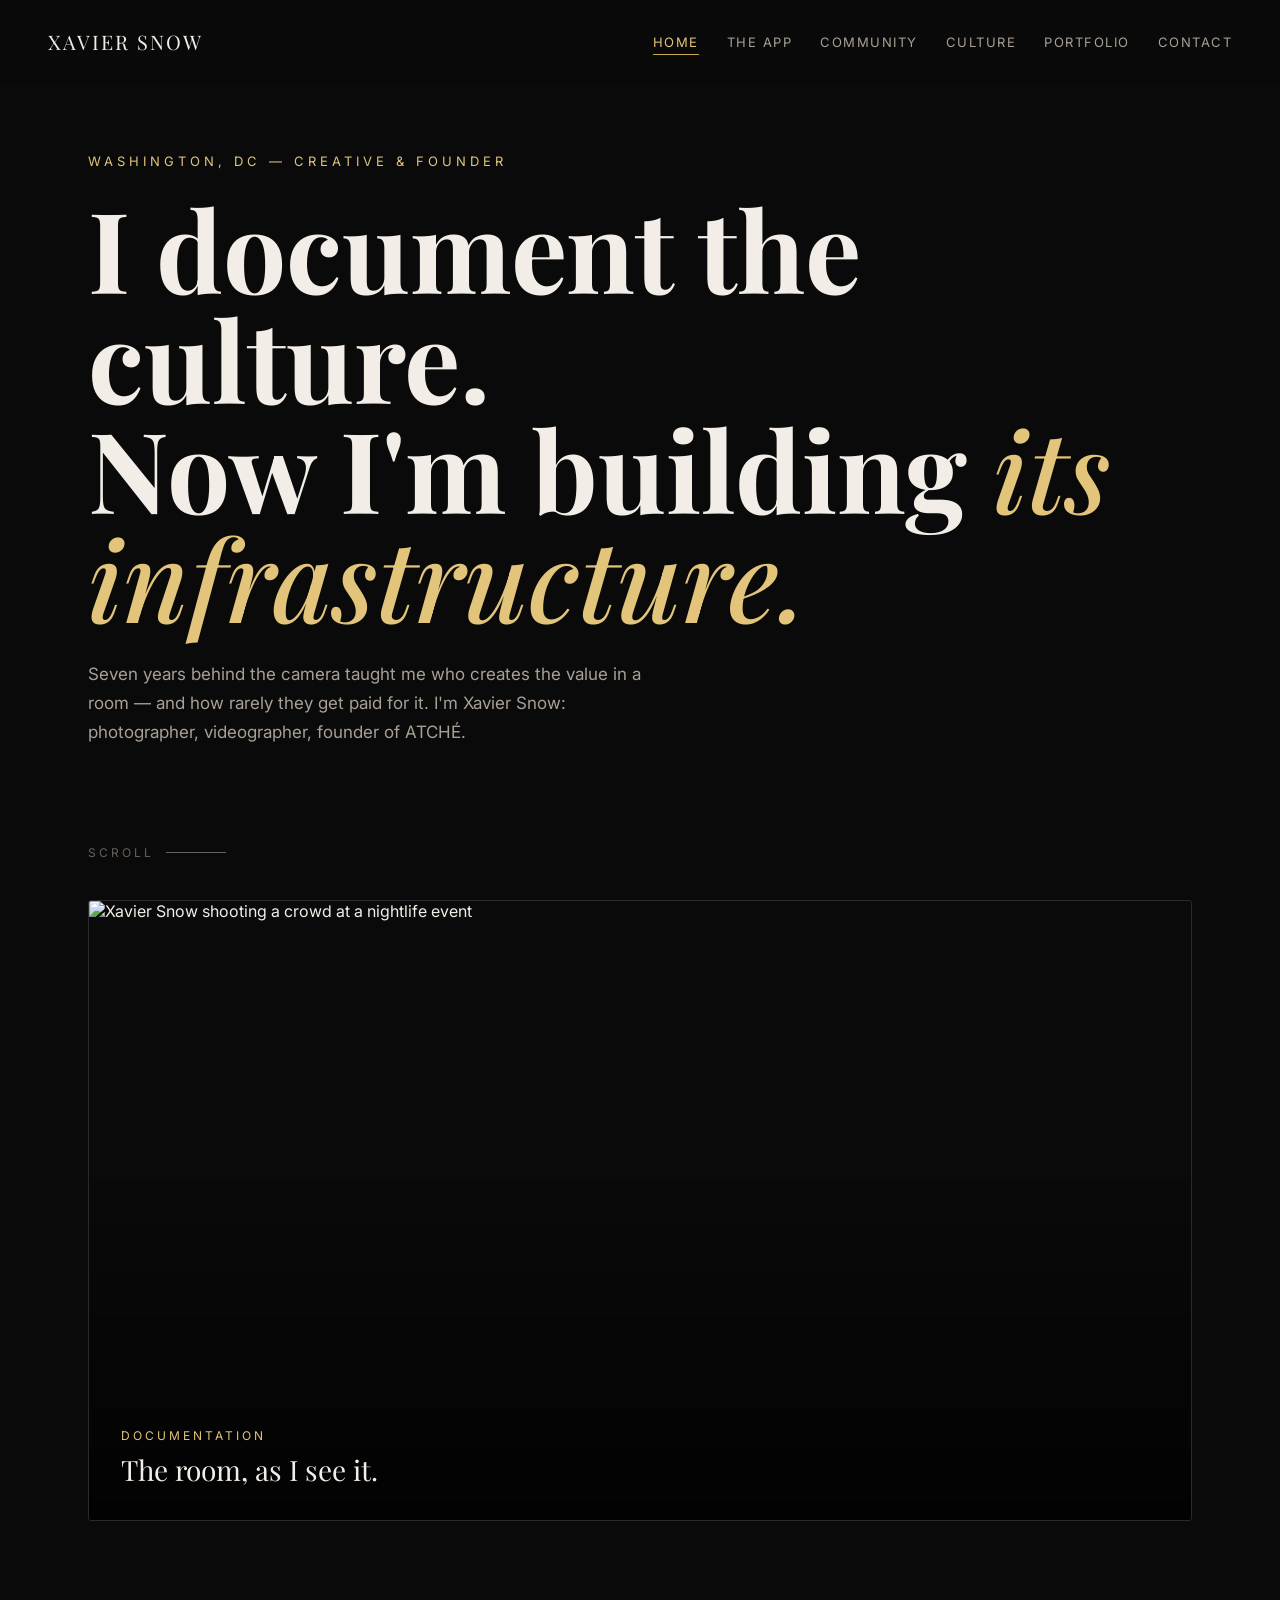
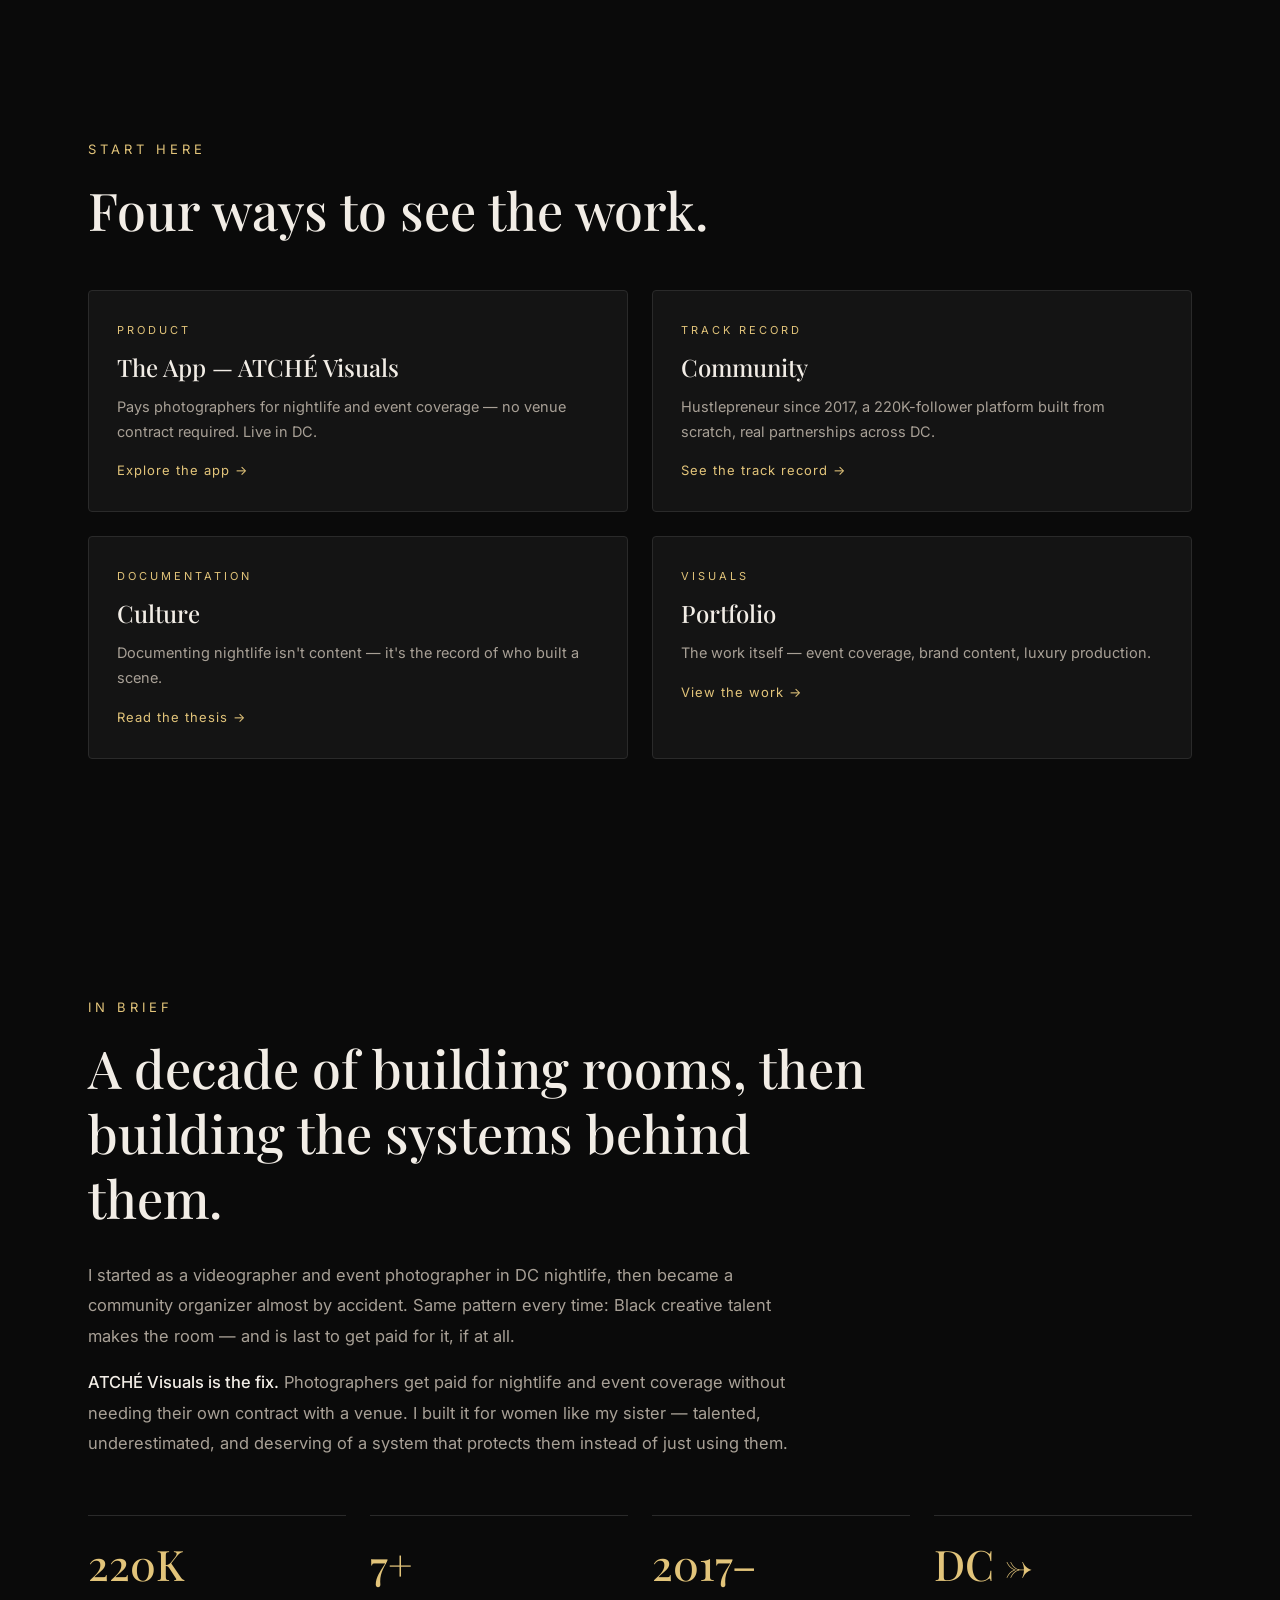
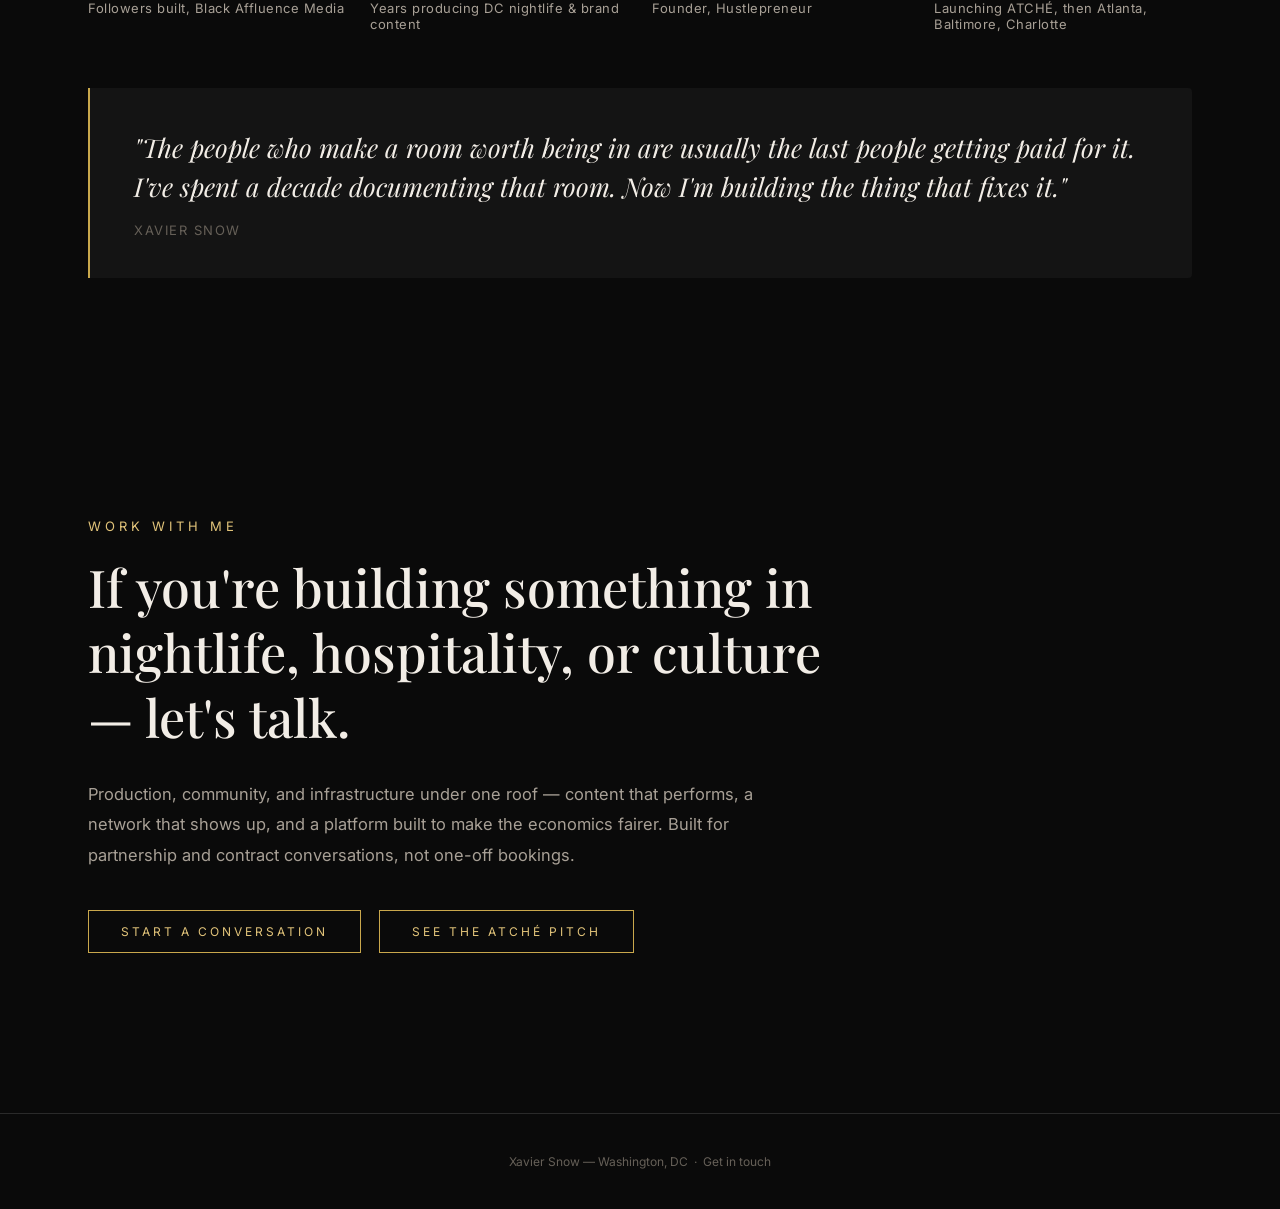
==== commit faebe608: "Fix 4-card grid layout, remove Porsche reel cards" ====
--- a/index.html
+++ b/index.html
@@ -42,7 +42,7 @@
 <section class="reveal">
   <div class="section-label">Start here</div>
   <h2 class="section-title">Four ways to see the work.</h2>
-  <div class="card-grid">
+  <div class="card-grid card-grid-2col">
     <a class="card" href="the-app.html">
       <span class="card-tag">Product</span>
       <h3>The App — ATCHÉ Visuals</h3>
--- a/styles.css
+++ b/styles.css
@@ -148,6 +148,10 @@
 
 /* ---------- card grid (home nav cards, pillars, tiers) ---------- */
 .card-grid { margin-top: 48px; display: grid; grid-template-columns: repeat(auto-fit, minmax(260px, 1fr)); gap: 24px; }
+.card-grid-2col { grid-template-columns: repeat(2, 1fr); }
+@media (max-width: 700px) {
+  .card-grid-2col { grid-template-columns: 1fr; }
+}
 .card {
   background: var(--surface); border: 1px solid var(--border); border-radius: 4px;
   padding: 32px 28px; text-decoration: none; display: block;
